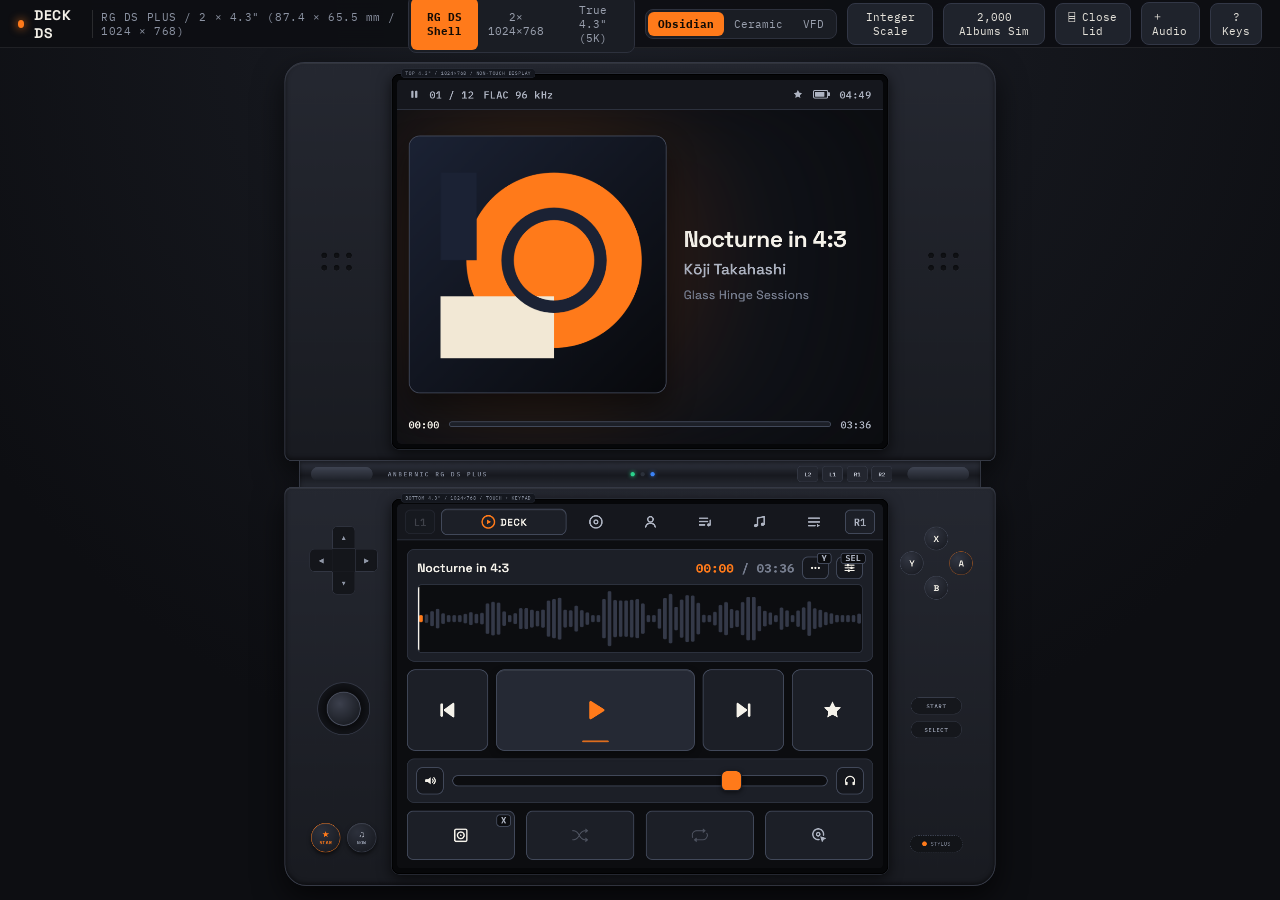
==== Design/index.html @ e939e629 "Initial commit: add DeckDS UI design prototype and README" ====
<!DOCTYPE html>
<html lang="en" data-theme="obsidian" data-view="clamshell">
<head>
  <meta charset="UTF-8" />
  <meta name="viewport" content="width=device-width, initial-scale=1.0" />
  <title>DECK DS — ANBERNIC RG DS Plus Dual 4.3" Music Player</title>
  <link rel="preconnect" href="https://fonts.googleapis.com" />
  <link rel="preconnect" href="https://fonts.gstatic.com" crossorigin />
  <link href="https://fonts.googleapis.com/css2?family=IBM+Plex+Mono:wght@500;600;700&family=Space+Grotesk:wght@500;600;700&display=swap" rel="stylesheet" />
  <link rel="stylesheet" href="styles.css" />
</head>
<body>
  <!-- Reusable Crisp SVG Icon Sprite -->
  <svg xmlns="http://www.w3.org/2000/svg" style="display:none" aria-hidden="true">
    <symbol id="ic-play" viewBox="0 0 24 24">
      <path d="M6.5 4.8v14.4c0 .9.95 1.45 1.72.98l11.4-7.2a1.15 1.15 0 0 0 0-1.96l-11.4-7.2A1.14 1.14 0 0 0 6.5 4.8Z" fill="currentColor"/>
    </symbol>
    <symbol id="ic-pause" viewBox="0 0 24 24">
      <rect x="5.5" y="4.5" width="4.8" height="15" rx="1.6" fill="currentColor"/>
      <rect x="13.7" y="4.5" width="4.8" height="15" rx="1.6" fill="currentColor"/>
    </symbol>
    <symbol id="ic-stop" viewBox="0 0 24 24">
      <rect x="5" y="5" width="14" height="14" rx="2" fill="currentColor"/>
    </symbol>
    <symbol id="ic-prev" viewBox="0 0 24 24">
      <rect x="4.5" y="5" width="2.8" height="14" rx="1.2" fill="currentColor"/>
      <path d="M19.2 5.4v13.2c0 .85-.92 1.38-1.66.94L8.6 12.94a1.1 1.1 0 0 1 0-1.88l8.94-6.6c.74-.44 1.66.09 1.66.94Z" fill="currentColor"/>
    </symbol>
    <symbol id="ic-next" viewBox="0 0 24 24">
      <rect x="16.7" y="5" width="2.8" height="14" rx="1.2" fill="currentColor"/>
      <path d="M4.8 5.4v13.2c0 .85.92 1.38 1.66.94l8.94-6.6a1.1 1.1 0 0 0 0-1.88L6.46 4.46c-.74-.44-1.66.09-1.66.94Z" fill="currentColor"/>
    </symbol>
    <symbol id="ic-star" viewBox="0 0 24 24">
      <path d="M12 3.2l2.62 5.31 5.86.85-4.24 4.13 1 5.83L12 16.56l-5.24 2.76 1-5.83-4.24-4.13 5.86-.85L12 3.2Z" fill="none" stroke="currentColor" stroke-width="2.2" stroke-linejoin="round"/>
    </symbol>
    <symbol id="ic-star-filled" viewBox="0 0 24 24">
      <path d="M12 2.8l2.76 5.6 6.18.9-4.47 4.35 1.06 6.15L12 16.9l-5.53 2.9 1.06-6.15L3.06 9.3l6.18-.9L12 2.8Z" fill="currentColor"/>
    </symbol>
    <symbol id="ic-nav-play" viewBox="0 0 24 24">
      <circle cx="12" cy="12" r="9.2" fill="none" stroke="currentColor" stroke-width="2.2"/>
      <path d="M10 8.5v7l6-3.5-6-3.5Z" fill="currentColor"/>
    </symbol>
    <symbol id="ic-nav-queue" viewBox="0 0 24 24">
      <path d="M4 6.5h16M4 12h16M4 17.5h9.5" stroke="currentColor" stroke-width="2.3" stroke-linecap="round"/>
      <path d="M16.5 15l4.2 2.5-4.2 2.5V15Z" fill="currentColor"/>
    </symbol>
    <symbol id="ic-settings" viewBox="0 0 24 24">
      <path d="M4 7h16M4 12h16M4 17h16" stroke="currentColor" stroke-width="2.2" stroke-linecap="round"/>
      <circle cx="9" cy="7" r="2.3" fill="currentColor"/>
      <circle cx="15.5" cy="12" r="2.3" fill="currentColor"/>
      <circle cx="10.5" cy="17" r="2.3" fill="currentColor"/>
    </symbol>
    <!-- Bootstrap Icons: bi:shuffle, bi:repeat, bi:repeat-1 -->
    <symbol id="ic-shuffle" viewBox="0 0 16 16">
      <g fill="currentColor">
        <path fill-rule="evenodd" d="M0 3.5A.5.5 0 0 1 .5 3H1c2.202 0 3.827 1.24 4.874 2.418c.49.552.865 1.102 1.126 1.532c.26-.43.636-.98 1.126-1.532C9.173 4.24 10.798 3 13 3v1c-1.798 0-3.173 1.01-4.126 2.082A9.6 9.6 0 0 0 7.556 8a9.6 9.6 0 0 0 1.317 1.918C9.828 10.99 11.204 12 13 12v1c-2.202 0-3.827-1.24-4.874-2.418A10.6 10.6 0 0 1 7 9.05c-.26.43-.636.98-1.126 1.532C4.827 11.76 3.202 13 1 13H.5a.5.5 0 0 1 0-1H1c1.798 0 3.173-1.01 4.126-2.082A9.6 9.6 0 0 0 6.444 8a9.6 9.6 0 0 0-1.317-1.918C4.172 5.01 2.796 4 1 4H.5a.5.5 0 0 1-.5-.5"/>
        <path d="M13 5.466V1.534a.25.25 0 0 1 .41-.192l2.36 1.966c.12.1.12.284 0 .384l-2.36 1.966a.25.25 0 0 1-.41-.192m0 9v-3.932a.25.25 0 0 1 .41-.192l2.36 1.966c.12.1.12.284 0 .384l-2.36 1.966a.25.25 0 0 1-.41-.192"/>
      </g>
    </symbol>
    <symbol id="ic-repeat" viewBox="0 0 16 16">
      <path fill="currentColor" d="M11 5.466V4H5a4 4 0 0 0-3.584 5.777a.5.5 0 1 1-.896.446A5 5 0 0 1 5 3h6V1.534a.25.25 0 0 1 .41-.192l2.36 1.966c.12.1.12.284 0 .384l-2.36 1.966a.25.25 0 0 1-.41-.192m3.81.086a.5.5 0 0 1 .67.225A5 5 0 0 1 11 13H5v1.466a.25.25 0 0 1-.41.192l-2.36-1.966a.25.25 0 0 1 0-.384l2.36-1.966a.25.25 0 0 1 .41.192V12h6a4 4 0 0 0 3.585-5.777a.5.5 0 0 1 .225-.67Z"/>
    </symbol>
    <symbol id="ic-repeat-one" viewBox="0 0 16 16">
      <g fill="currentColor">
        <path d="M11 4v1.466a.25.25 0 0 0 .41.192l2.36-1.966a.25.25 0 0 0 0-.384l-2.36-1.966a.25.25 0 0 0-.41.192V3H5a5 5 0 0 0-4.48 7.223a.5.5 0 0 0 .896-.446A4 4 0 0 1 5 4zm4.48 1.777a.5.5 0 0 0-.896.446A4 4 0 0 1 11 12H5.001v-1.466a.25.25 0 0 0-.41-.192l-2.36 1.966a.25.25 0 0 0 0 .384l2.36 1.966a.25.25 0 0 0 .41-.192V13h6a5 5 0 0 0 4.48-7.223Z"/>
        <path d="M9 5.5a.5.5 0 0 0-.854-.354l-1.75 1.75a.5.5 0 1 0 .708.708L8 6.707V10.5a.5.5 0 0 0 1 0z"/>
      </g>
    </symbol>
    <symbol id="ic-album" viewBox="0 0 24 24">
      <circle cx="12" cy="12" r="9" fill="none" stroke="currentColor" stroke-width="2.2"/>
      <circle cx="12" cy="12" r="2.8" fill="none" stroke="currentColor" stroke-width="2.2"/>
    </symbol>
    <symbol id="ic-goto-album" viewBox="0 0 24 24">
      <path d="M11.6 18.4A8 8 0 1 1 18.4 11.6" fill="none" stroke="currentColor" stroke-width="2.1" stroke-linecap="round"/>
      <circle cx="10.5" cy="10.5" r="2.5" fill="none" stroke="currentColor" stroke-width="2.1"/>
      <path d="M14.2 14.2l2.3 7.1 1.6-3.2 3.2-1.6-7.1-2.3Z" fill="currentColor" stroke="currentColor" stroke-width="1.3" stroke-linejoin="round"/>
    </symbol>
    <symbol id="ic-artist" viewBox="0 0 24 24">
      <circle cx="12" cy="8.2" r="4" fill="none" stroke="currentColor" stroke-width="2.2"/>
      <path d="M4.8 19.6c.7-3.6 3.5-5.6 7.2-5.6s6.5 2 7.2 5.6" fill="none" stroke="currentColor" stroke-width="2.2" stroke-linecap="round"/>
    </symbol>
    <symbol id="ic-tracks" viewBox="0 0 24 24">
      <path d="M9 17.5a2.5 2.5 0 1 1-2.5-2.5A2.5 2.5 0 0 1 9 17.5Zm10-2a2.5 2.5 0 1 1-2.5-2.5 2.5 2.5 0 0 1 2.5 2.5Z" fill="currentColor"/>
      <path d="M9 17.5V6.2l10-2v11.3" fill="none" stroke="currentColor" stroke-width="2.2" stroke-linecap="round" stroke-linejoin="round"/>
    </symbol>
    <symbol id="ic-playlists" viewBox="0 0 24 24">
      <path d="M4 6.5h12M4 11.5h12M4 16.5h7.5" stroke="currentColor" stroke-width="2.2" stroke-linecap="round"/>
      <circle cx="17.5" cy="16.5" r="2.3" fill="currentColor"/>
      <path d="M19.8 16.5V9.5" stroke="currentColor" stroke-width="2.2" stroke-linecap="round"/>
    </symbol>
    <!-- Iconify Stage Icons: lucide:disc-album (CD Case), carbon:meter (VU Meter), foundation:graph-bar (Spectrum) -->
    <symbol id="ic-stage-cover" viewBox="0 0 24 24">
      <rect width="18" height="18" x="3" y="3" rx="2" fill="none" stroke="currentColor" stroke-width="2.1" stroke-linecap="round" stroke-linejoin="round"/>
      <circle cx="12" cy="12" r="5" fill="none" stroke="currentColor" stroke-width="2.1"/>
      <circle cx="12" cy="12" r="1.2" fill="currentColor"/>
    </symbol>
    <symbol id="ic-stage-vu" viewBox="0 0 32 32">
      <path fill="currentColor" d="M26 16a9.9 9.9 0 0 0-1.14-4.618l-1.495 1.496A7.95 7.95 0 0 1 24 16Zm-2.586-6L22 8.586L17.285 13.3A3 3 0 0 0 16 13a3 3 0 1 0 3 3a3 3 0 0 0-.3-1.285ZM16 17a1 1 0 1 1 1-1a1 1 0 0 1-1 1m0-9a8 8 0 0 1 3.122.635l1.496-1.496A9.986 9.986 0 0 0 6 16h2a8.01 8.01 0 0 1 8-8"/>
      <path fill="currentColor" d="M16 30a14 14 0 1 1 14-14a14.016 14.016 0 0 1-14 14m0-26a12 12 0 1 0 12 12A12.014 12.014 0 0 0 16 4"/>
    </symbol>
    <symbol id="ic-stage-spectrum" viewBox="0 0 100 100">
      <path fill="currentColor" d="M46.05 60.163H31.923c-.836 0-1.513.677-1.513 1.513V83.61c0 .836.677 1.513 1.513 1.513H46.05c.836 0 1.512-.677 1.512-1.513V61.675c0-.836-.677-1.512-1.512-1.512m22.027-45.285H53.95c-.836 0-1.513.677-1.513 1.513v67.218c0 .836.677 1.513 1.513 1.513h14.127c.836 0 1.513-.677 1.513-1.513V16.391c0-.836-.677-1.513-1.513-1.513m22.14 20.421H76.09c-.836 0-1.513.677-1.513 1.513v46.797c0 .836.677 1.513 1.513 1.513h14.126c.836 0 1.513-.677 1.513-1.513V36.812c0-.835-.677-1.513-1.512-1.513m-66.307 0H9.783c-.836 0-1.513.677-1.513 1.513v46.797c0 .836.677 1.513 1.513 1.513H23.91c.836 0 1.513-.677 1.513-1.513V36.812c0-.835-.677-1.513-1.513-1.513"/>
    </symbol>
    <symbol id="ic-playlist-add" viewBox="0 0 24 24">
      <path d="M3.5 7h12M3.5 12h12M3.5 17h7.5M17.5 14v6M14.5 17h6" stroke="currentColor" stroke-width="2.3" stroke-linecap="round"/>
    </symbol>
    <symbol id="ic-queue-add" viewBox="0 0 24 24">
      <path d="M4 6.5h15M4 11.5h10M4 16.5h8M17.5 13v7M14 16.5h7" stroke="currentColor" stroke-width="2.2" stroke-linecap="round"/>
    </symbol>
    <!-- Play Next icon: crisp bar on top of upward arrow -->
    <symbol id="ic-play-next" viewBox="0 0 24 24">
      <path d="M5 5.5h14" stroke="currentColor" stroke-width="2.5" stroke-linecap="round"/>
      <path d="M12 19.5V9.8m0 0-4.5 4.5M12 9.8l4.5 4.5" fill="none" stroke="currentColor" stroke-width="2.4" stroke-linecap="round" stroke-linejoin="round"/>
    </symbol>
    <symbol id="ic-more" viewBox="0 0 24 24">
      <circle cx="6" cy="12" r="2" fill="currentColor"/>
      <circle cx="12" cy="12" r="2" fill="currentColor"/>
      <circle cx="18" cy="12" r="2" fill="currentColor"/>
    </symbol>
    <symbol id="ic-back" viewBox="0 0 24 24">
      <path d="M15 5.5L8.5 12l6.5 6.5" fill="none" stroke="currentColor" stroke-width="2.4" stroke-linecap="round" stroke-linejoin="round"/>
    </symbol>
    <symbol id="ic-trash" viewBox="0 0 24 24">
      <path d="M4.5 7h15M9.5 7V4.8h5V7M7.5 7l.8 12.2h7.4L16.5 7" fill="none" stroke="currentColor" stroke-width="2.1" stroke-linecap="round" stroke-linejoin="round"/>
    </symbol>
    <symbol id="ic-sort" viewBox="0 0 24 24">
      <path d="M4 7h11M4 12h8M4 17h5M17.5 6v12m0 0-3-3m3 3 3-3" fill="none" stroke="currentColor" stroke-width="2.2" stroke-linecap="round" stroke-linejoin="round"/>
    </symbol>
    <symbol id="ic-headphones" viewBox="0 0 24 24">
      <path d="M4 14v-2a8 8 0 0 1 16 0v2" fill="none" stroke="currentColor" stroke-width="2.2" stroke-linecap="round"/>
      <rect x="3.5" y="13.5" width="4" height="6.5" rx="1.6" fill="currentColor"/>
      <rect x="16.5" y="13.5" width="4" height="6.5" rx="1.6" fill="currentColor"/>
    </symbol>
    <symbol id="ic-speaker" viewBox="0 0 24 24">
      <path d="M4.5 9.5h3.8l5-4v13l-5-4H4.5a1 1 0 0 1-1-1v-3a1 1 0 0 1 1-1Z" fill="currentColor"/>
      <path d="M16.5 9a4.2 4.2 0 0 1 0 6M19 6.5a7.5 7.5 0 0 1 0 11" fill="none" stroke="currentColor" stroke-width="2.1" stroke-linecap="round"/>
    </symbol>
    <symbol id="ic-speaker-mute" viewBox="0 0 24 24">
      <path d="M4.5 9.5h3.8l5-4v13l-5-4H4.5a1 1 0 0 1-1-1v-3a1 1 0 0 1 1-1Z" fill="currentColor"/>
      <path d="M16.2 9.2l5 5.6M21.2 9.2l-5 5.6" fill="none" stroke="currentColor" stroke-width="2.2" stroke-linecap="round"/>
    </symbol>
    <symbol id="ic-bluetooth" viewBox="0 0 24 24">
      <path d="M7.5 7.5l9 9-4.5 4V3.5l4.5 4-9 9" fill="none" stroke="currentColor" stroke-width="2.2" stroke-linecap="round" stroke-linejoin="round"/>
    </symbol>
    <symbol id="ic-info" viewBox="0 0 24 24">
      <circle cx="12" cy="12" r="9.2" fill="none" stroke="currentColor" stroke-width="2.2"/>
      <path d="M12 11v5.5" stroke="currentColor" stroke-width="2.3" stroke-linecap="round"/>
      <circle cx="12" cy="7.5" r="1.4" fill="currentColor"/>
    </symbol>
    <symbol id="ic-view-grid" viewBox="0 0 24 24">
      <rect x="4" y="4" width="6.8" height="6.8" rx="1.6" fill="none" stroke="currentColor" stroke-width="2.1"/>
      <rect x="13.2" y="4" width="6.8" height="6.8" rx="1.6" fill="none" stroke="currentColor" stroke-width="2.1"/>
      <rect x="4" y="13.2" width="6.8" height="6.8" rx="1.6" fill="none" stroke="currentColor" stroke-width="2.1"/>
      <rect x="13.2" y="13.2" width="6.8" height="6.8" rx="1.6" fill="none" stroke="currentColor" stroke-width="2.1"/>
    </symbol>
    <symbol id="ic-view-list" viewBox="0 0 24 24">
      <rect x="4" y="5" width="3.5" height="3.5" rx="0.9" fill="currentColor"/>
      <path d="M10.2 6.75h9.8" stroke="currentColor" stroke-width="2.2" stroke-linecap="round"/>
      <rect x="4" y="10.25" width="3.5" height="3.5" rx="0.9" fill="currentColor"/>
      <path d="M10.2 12h9.8" stroke="currentColor" stroke-width="2.2" stroke-linecap="round"/>
      <rect x="4" y="15.5" width="3.5" height="3.5" rx="0.9" fill="currentColor"/>
      <path d="M10.2 17.25h9.8" stroke="currentColor" stroke-width="2.2" stroke-linecap="round"/>
    </symbol>
  </svg>

  <!-- Studio Presentation Header -->
  <header class="studio-bar">
    <div class="studio-brand">
      <span class="studio-led"></span>
      <strong>DECK DS</strong>
      <span class="studio-spec">RG DS PLUS / 2 × 4.3" (87.4 × 65.5 mm / 1024 × 768)</span>
    </div>

    <div class="studio-controls">
      <div class="pill-group" role="group" aria-label="View Mode">
        <button class="pill-btn active" data-set-view="clamshell">RG DS Shell</button>
        <button class="pill-btn" data-set-view="screens">2× 1024×768</button>
        <button class="pill-btn" data-set-view="physical" title="Calibrated 1:1 physical 4.3 inch size for Apple Studio Display 27&quot; 5K (109 CSS PPI → 375×281 CSS px)">True 4.3" (5K)</button>
      </div>

      <div class="pill-group" role="group" aria-label="Theme">
        <button class="pill-btn active" data-set-theme="obsidian">Obsidian</button>
        <button class="pill-btn" data-set-theme="ceramic">Ceramic</button>
        <button class="pill-btn" data-set-theme="vfd">VFD</button>
      </div>

      <button class="action-pill" id="btnIntegerScale" title="Lock preview to exact physical pixel integer scale (zero sub-pixel resampling blur)">Integer Scale</button>
      <button class="action-pill" id="btnToggle2k" title="Switch between 100 Albums default and 2,000 Albums stress test">2,000 Albums Sim</button>
      <button class="action-pill" id="btnLidToggle" title="Simulate Hall Switch Lid Close (L)">⌸ Close Lid</button>
      <label class="action-pill upload-pill" title="Load local FLAC/MP3/WAV files">
        ＋ Audio
        <input type="file" id="audioFileInput" accept="audio/*" multiple hidden />
      </label>
      <button class="action-pill" id="btnHelpToggle" title="Keyboard & Control Map">? Keys</button>
    </div>
  </header>

  <!-- Main Stage Container -->
  <main class="workspace-stage" id="workspaceStage">
    <div class="physical-ruler-note" id="physicalRulerNote">
      APPLE STUDIO DISPLAY 27" 5K (109 CSS PPI) — EACH 4.3" SCREEN = 375 × 281 CSS px (EXACT 87.4 × 65.5 mm)
    </div>

    <div class="device-scaler" id="deviceScaler">
      <!-- ANBERNIC RG DS PLUS HARDWARE SHELL -->
      <div class="rgds-device" id="rgdsDevice">

        <!-- TOP CLAMSHELL HALF -->
        <section class="rgds-top-lid">
          <div class="lid-speaker left" aria-hidden="true">
            <span></span><span></span><span></span><span></span><span></span><span></span>
          </div>

          <div class="screen-housing top-housing">
            <div class="screen-badge">TOP 4.3" / 1024×768 / NON-TOUCH DISPLAY</div>
            <div class="ds-screen non-touch-screen" id="slotTop" data-slot="top"></div>
          </div>

          <div class="lid-speaker right" aria-hidden="true">
            <span></span><span></span><span></span><span></span><span></span><span></span>
          </div>
        </section>

        <!-- DUAL-ALLOY STEPLESS HINGE -->
        <div class="rgds-hinge">
          <div class="hinge-barrel left"></div>
          <div class="hinge-center">
            <span class="hinge-brand">ANBERNIC RG DS PLUS</span>
            <div class="hinge-leds">
              <span class="led-dot power" title="Power On"></span>
              <span class="led-dot audio" id="hingeAudioLed" title="Audio Active"></span>
              <span class="led-dot bt" id="hingeOutputLed" title="Output Status"></span>
            </div>
            <div class="shoulder-triggers">
              <button class="hw-shoulder" data-hw="L2" title="L2: Previous Track (1)">L2</button>
              <button class="hw-shoulder" data-hw="L1" title="L1: Previous Tab — Stops at Deck (Q)">L1</button>
              <button class="hw-shoulder" data-hw="R1" title="R1: Next Tab — Stops at Queue (E)">R1</button>
              <button class="hw-shoulder" data-hw="R2" title="R2: Next Track (2)">R2</button>
            </div>
          </div>
          <div class="hinge-barrel right"></div>
        </div>

        <!-- BOTTOM CLAMSHELL DECK (FAITHFUL RG DS PLUS BUTTON LAYOUT) -->
        <section class="rgds-bottom-deck">
          <!-- LEFT WING: D-PAD + SINGLE ANALOG STICK + TWO BOTTOM-LEFT AUX BUTTONS -->
          <div class="controls-wing left-wing">
            <div class="dpad" aria-label="D-Pad">
              <button class="dpad-btn up" data-hw="UP" title="D-Pad Up">▲</button>
              <button class="dpad-btn left" data-hw="LEFT" title="D-Pad Left">◀</button>
              <div class="dpad-center"></div>
              <button class="dpad-btn right" data-hw="RIGHT" title="D-Pad Right">▶</button>
              <button class="dpad-btn down" data-hw="DOWN" title="D-Pad Down">▼</button>
            </div>

            <div class="analog-stick-well" id="analogStickWell" title="Single Analog Stick (Drag to Scrub)">
              <div class="analog-stick-cap" id="analogStickCap"></div>
            </div>

            <div class="aux-btn-pair" aria-label="Left Bottom Function Buttons">
              <button class="hw-aux-btn" data-hw="AUX1" id="hwBtnAux1" title="Left Aux 1 (D): Star / Unstar Current Track">
                <span class="aux-glyph" id="hwAuxStarGlyph">☆</span>
                <span class="aux-lbl">STAR</span>
              </button>
              <button class="hw-aux-btn" data-hw="AUX2" id="hwBtnAux2" title="Left Aux 2 (H): Smart Jump (Deck ↔ Current Album)">
                <span class="aux-glyph">♫</span>
                <span class="aux-lbl">NOW</span>
              </button>
            </div>
          </div>

          <!-- CENTER LOWER TOUCH/STYLUS SCREEN -->
          <div class="screen-housing bottom-housing">
            <div class="screen-badge">BOTTOM 4.3" / 1024×768 / TOUCH + KEYPAD</div>
            <div class="ds-screen" id="slotBottom" data-slot="bottom"></div>
          </div>

          <!-- RIGHT WING: ABXY + START & SELECT BOTH ON RIGHT + STYLUS -->
          <div class="controls-wing right-wing">
            <div class="abxy-cluster" aria-label="ABXY Face Buttons">
              <button class="face-btn btn-x" data-hw="X" title="X: Cycle Top Stage (C)">X</button>
              <button class="face-btn btn-y" data-hw="Y" title="Y: Open Context Menu (V)">Y</button>
              <button class="face-btn btn-a" data-hw="A" title="A: Confirm / Activate Focused Control (Z / Enter)">A</button>
              <button class="face-btn btn-b" data-hw="B" title="B: Back / Close Sheet (X / Backspace)">B</button>
            </div>

            <div class="start-select-stack">
              <button class="hw-pill-btn start-btn" data-hw="START" title="Start: Global Play / Pause (Space)">START</button>
              <button class="hw-pill-btn" data-hw="SELECT" title="Select: Sort Order / Settings (Tab)">SELECT</button>
            </div>

            <div class="stylus-slot" title="Flush Capacitive Stylus">
              <span class="stylus-tip"></span>
              <span class="stylus-label">STYLUS</span>
            </div>
          </div>
        </section>

        <!-- CLOSED LID OVERLAY -->
        <div class="pocket-lid-overlay" id="pocketLidOverlay" aria-hidden="true">
          <div class="pocket-shell-card">
            <div class="pocket-top-strip">
              <span class="pocket-hall-badge">HALL SENSOR / DISPLAYS OFF</span>
              <span class="pocket-battery">4000mAh / ~22h AUDIO</span>
            </div>
            <div class="pocket-emblem">
              <div class="pocket-ring"></div>
              <div class="pocket-brand">ANBERNIC</div>
              <div class="pocket-sub">RG DS PLUS — POCKET DAP MODE</div>
            </div>
            <div class="pocket-now-playing">
              <div class="pocket-track" id="pocketTrackTitle">—</div>
              <div class="pocket-meta" id="pocketTrackMeta">—</div>
              <div class="pocket-controls">
                <button class="pocket-hw-btn" data-hw="L2">L2 PREV</button>
                <button class="pocket-hw-btn primary" data-hw="START" id="pocketPlayBtn">▶ PLAY</button>
                <button class="pocket-hw-btn" data-hw="R2">R2 NEXT</button>
              </div>
            </div>
            <button class="pocket-open-btn" id="btnOpenLid">OPEN CLAMSHELL (L)</button>
          </div>
        </div>

      </div>
    </div>
  </main>

  <!-- Toast Feedback -->
  <div class="haptic-toast" id="hapticToast" aria-live="polite"></div>

  <!-- Keyboard / Hardware Legend Modal -->
  <div class="help-modal" id="helpModal" hidden>
    <div class="help-card">
      <div class="help-header">
        <h2>RG DS Plus Keypad &amp; Keyboard Map (100% Keypad Operable)</h2>
        <button class="help-close" id="btnHelpClose">✕</button>
      </div>
      <div class="help-grid">
        <div><kbd>↑ ↓ ← →</kbd> / <strong>D-Pad</strong></div><div>Move focus cursor everywhere (Play controls, Grids, Lists, Settings, Sheets)</div>
        <div><kbd>Z</kbd> / <kbd>Enter</kbd> / <strong>A</strong></div><div>Activate focused button / Play song / Open album</div>
        <div><kbd>X</kbd> / <kbd>Backspace</kbd> / <strong>B</strong></div><div>Back from Detail / Settings / Close Sheet</div>
        <div><kbd>V</kbd> / <strong>Y</strong></div><div>Evoke Context Menu (⋯) for focused or playing track</div>
        <div><kbd>C</kbd> / <strong>X</strong></div><div>Cycle Top Screen Stage (Cover → VU → Spectrum)</div>
        <div><kbd>Q</kbd> / <kbd>E</kbd> / <strong>L1 / R1</strong></div><div>Switch Top Tab (Bounded: stops at Deck ← → Queue)</div>
        <div><kbd>1</kbd> / <kbd>2</kbd> / <strong>L2 / R2</strong></div><div>Previous / Next Track globally</div>
        <div><kbd>Space</kbd> / <strong>START</strong></div><div>Global Play / Pause</div>
        <div><kbd>Tab</kbd> / <strong>SELECT</strong></div><div>Sort Order (Albums / Artists / Songs), New Playlist, or Settings (on Deck)</div>
        <div><kbd>D</kbd> / <strong>Left Aux 1 (STAR)</strong></div><div>Star / Unstar Current Track globally</div>
        <div><kbd>H</kbd> / <strong>Left Aux 2 (NOW)</strong></div><div>Smart Jump (Deck ↔ Current Track's Album)</div>
        <div><kbd>L</kbd> / <strong>Lid</strong></div><div>Simulate Hall Sensor Pocket Audio Mode</div>
      </div>
    </div>
  </div>

  <!-- ======================================================================
       TOP SCREEN TEMPLATE (1024×768 — NON-TOUCH STAGE)
       ====================================================================== -->
  <template id="tplStageScreen">
    <div class="ui-root stage-ui">
      <header class="top-status-bar">
        <div class="status-left">
          <span class="status-play-state" id="topPlayState" aria-label="Paused">
            <svg class="ic-24"><use id="topPlaySvgUse" href="#ic-pause"/></svg>
          </span>
          <span class="status-queue-pos" id="topQueuePos">01 / 12</span>
          <span class="codec-pill" id="topCodecBadge">FLAC 96kHz</span>
        </div>
        <div class="status-right">
          <span class="status-star" id="topStarIcon" aria-label="Starred" hidden>
            <svg class="ic-24"><use href="#ic-star-filled"/></svg>
          </span>
          <span class="status-bat" aria-label="Battery"><span class="bat-icon"><i></i></span></span>
          <span class="status-clock" id="topClock">21:26</span>
        </div>
      </header>

      <div class="stage-viewport" data-active-stage="cover">
        <!-- MODE 1: GALLERY COVER SHOWCASE (UNOBSTRUCTED ARTWORK) -->
        <section class="stage-panel active" data-stage="cover">
          <div class="cover-ambient-glow" id="coverAmbientGlow"></div>
          <div class="cover-layout">
            <div class="cover-hero-row">
              <div class="album-frame">
                <canvas id="albumArtCanvas" width="560" height="560"></canvas>
              </div>

              <div class="cover-meta-stack">
                <h1 class="cover-title" id="coverTitle">Nocturne in 4:3</h1>
                <div class="cover-artist" id="coverArtist">Kōji Takahashi</div>
                <div class="cover-album" id="coverAlbum">Glass Hinge Sessions</div>
              </div>
            </div>
          </div>
        </section>

        <!-- MODE 2: GIANT BACKLIT ANALOG VU -->
        <section class="stage-panel" data-stage="vu">
          <div class="vu-layout">
            <canvas id="vuMeterCanvas" width="976" height="540"></canvas>
          </div>
        </section>

        <!-- MODE 3: 28-BAND BOLD SPECTRUM + OSCILLOSCOPE -->
        <section class="stage-panel" data-stage="spectrum">
          <div class="spectrum-layout">
            <canvas id="spectrumCanvas" width="1024" height="704"></canvas>
          </div>
        </section>

        <!-- UNIFIED FRAMELESS PROGRESS & TITLE DOCK (PIXEL-LOCKED ACROSS ALL 3 STAGES) -->
        <div class="stage-now-dock">
          <div class="stage-now-title" id="stageNowTitle">Nocturne in 4:3</div>
          <div class="cover-progress-block">
            <span class="cover-time" id="stageTimeCur">00:00</span>
            <div class="cover-progress-track">
              <div class="cover-progress-fill" id="stageProgressFill"></div>
            </div>
            <span class="cover-time" id="stageTimeTot">03:36</span>
          </div>
        </div>
      </div>
    </div>
  </template>

  <!-- ======================================================================
       BOTTOM SCREEN TEMPLATE (1024×768 — OPTION 1 BOUNDED BAR + FULL KEYPAD)
       ====================================================================== -->
  <template id="tplConsoleScreen">
    <div class="ui-root console-ui">
      <!-- 76px Bounded 6-Tab Expanding Nav Bar (Left = DECK, Right = QUEUE; Settings lives on DECK!) -->
      <nav class="deck-nav-bar" aria-label="Primary Tabs">
        <button class="nav-shoulder-hint" id="navBtnL1" data-hw="L1">L1</button>
        <div class="deck-tabs">
          <button class="deck-tab active" data-deck="play" title="Deck">
            <svg class="nav-ic"><use href="#ic-nav-play"/></svg>
            <span class="deck-tab-label">DECK</span>
          </button>
          <button class="deck-tab" data-deck="albums" title="Albums">
            <svg class="nav-ic"><use href="#ic-album"/></svg>
            <span class="deck-tab-label">ALBUMS</span>
          </button>
          <button class="deck-tab" data-deck="artists" title="Artists">
            <svg class="nav-ic"><use href="#ic-artist"/></svg>
            <span class="deck-tab-label">ARTISTS</span>
          </button>
          <button class="deck-tab" data-deck="playlists" title="Playlists">
            <svg class="nav-ic"><use href="#ic-playlists"/></svg>
            <span class="deck-tab-label">PLAYLISTS</span>
          </button>
          <button class="deck-tab" data-deck="tracks" title="Songs">
            <svg class="nav-ic"><use href="#ic-tracks"/></svg>
            <span class="deck-tab-label">SONGS</span>
          </button>
          <button class="deck-tab" data-deck="queue" title="Up Next Queue">
            <svg class="nav-ic"><use href="#ic-nav-queue"/></svg>
            <span class="deck-tab-label">QUEUE</span>
          </button>
        </div>
        <button class="nav-shoulder-hint" id="navBtnR1" data-hw="R1">R1</button>
      </nav>

      <!-- Active Viewport -->
      <div class="deck-viewport">

        <!-- TAB 01: PLAY (FULL 692px HEIGHT, INLINE KEYCAP BADGES, FOLDED OUTPUT MENU) -->
        <section class="deck-panel active" data-deck="play">
          <div class="module-card waveform-module" id="playRowWaveform">
            <div class="waveform-header">
              <span class="wf-title" id="wfTrackTitle">Nocturne in 4:3</span>
              <div class="wf-header-right">
                <div class="wf-timecodes">
                  <span class="time-current" id="timeCurrent">00:00</span>
                  <span class="time-slash">/</span>
                  <span class="time-total" id="timeTotal">03:36</span>
                </div>
                <button class="wf-icon-btn has-keycap" id="btnNowContext" data-pf="0,0" title="Track Context Menu (Y)" aria-label="Track Context Menu">
                  <svg class="ic-28"><use href="#ic-more"/></svg>
                  <span class="btn-keycap">Y</span>
                </button>
                <button class="wf-icon-btn has-keycap" id="btnOpenSettings" data-pf="0,1" title="Settings (SELECT)" aria-label="Settings">
                  <svg class="ic-28"><use href="#ic-settings"/></svg>
                  <span class="btn-keycap">SEL</span>
                </button>
              </div>
            </div>
            <div class="waveform-canvas-wrap" id="waveformWrap" data-pf="1,0">
              <canvas id="waveformCanvas" width="940" height="148"></canvas>
            </div>
          </div>

          <!-- Icon-Only Hero Transport Keys -->
          <div class="transport-row">
            <button class="tactile-btn" id="btnPrev" data-pf="2,0" title="Previous Track" aria-label="Previous">
              <svg class="transport-ic"><use href="#ic-prev"/></svg>
            </button>
            <button class="tactile-btn hero-play" id="btnPlayPause" data-pf="2,1" title="Play / Pause" aria-label="Play or Pause">
              <svg class="transport-ic hero-ic"><use id="playPauseSvgUse" href="#ic-play"/></svg>
            </button>
            <button class="tactile-btn" id="btnNext" data-pf="2,2" title="Next Track" aria-label="Next">
              <svg class="transport-ic"><use href="#ic-next"/></svg>
            </button>
            <button class="tactile-btn star-btn" id="btnStar" data-pf="2,3" title="Star / Unstar" aria-label="Star">
              <svg class="transport-ic"><use id="starSvgUse" href="#ic-star"/></svg>
            </button>
          </div>

          <!-- Single-Line Volume Bar: Mute Button | Slider (+ Adjust Pop-Up) | Output Device Select -->
          <div class="module-card vol-card" id="volCard">
            <button class="vol-mute-btn" id="btnMuteToggle" title="Mute / Unmute" aria-label="Mute or Unmute">
              <svg class="ic-28"><use id="muteBtnIcon" href="#ic-speaker"/></svg>
            </button>
            <div class="vol-slider-wrap">
              <input type="range" id="volumeSlider" min="0" max="100" value="76" class="studio-slider vol-inline-slider" aria-label="Volume" />
              <div class="vol-popup" id="volPopup" aria-live="polite">76</div>
            </div>
            <button class="output-menu-btn" id="btnOpenOutputSheet" title="Select Audio Output Device" aria-label="Select Audio Output Device">
              <svg class="ic-28"><use id="outputBtnIcon" href="#ic-headphones"/></svg>
            </button>
          </div>

          <!-- 4 Quick Pads (X badge on Stage pad) -->
          <div class="quick-pad-row">
            <button class="quick-pad has-keycap" id="btnCycleStage" data-pf="4,0" title="Cycle Top Stage (X)" aria-label="Cycle Top Stage">
              <svg class="pad-ic-lg"><use id="stageSvgUse" href="#ic-stage-cover"/></svg>
              <span class="btn-keycap">X</span>
            </button>
            <button class="quick-pad icon-only-pad" id="btnShuffle" data-pf="4,1" title="Toggle Shuffle" aria-label="Shuffle">
              <svg class="pad-ic-lg"><use href="#ic-shuffle"/></svg>
            </button>
            <button class="quick-pad icon-only-pad active" id="btnRepeat" data-pf="4,2" title="Cycle Repeat" aria-label="Repeat">
              <svg class="pad-ic-lg"><use id="repeatSvgUse" href="#ic-repeat"/></svg>
            </button>
            <button class="quick-pad icon-only-pad" id="btnGoToCurrentAlbum" data-pf="4,3" title="Go to Current Album" aria-label="Go to Current Album">
              <svg class="pad-ic-lg"><use href="#ic-goto-album"/></svg>
            </button>
          </div>
        </section>

        <!-- SHARED CATALOG BROWSER PANEL (DRIVES ALBUMS / ARTISTS / PLAYLISTS / SONGS + DETAIL DRILL-DOWN) -->
        <section class="deck-panel" data-deck="catalog" id="catalogPanel">
          <!-- -1 Pull/Press-Up Utility Bar (Count + Play/Shuffle + Album View Toggle + Order Button) -->
          <div class="minus-one-bar" id="libCategoryBar">
            <span class="cat-header-count" id="catHeaderCount">100</span>
            <div class="cat-play-actions" id="catPlayActions" hidden>
              <button class="cat-act-btn" id="btnCatShufflePlay" title="Shuffle Play" aria-label="Shuffle Play">
                <svg class="ic-24"><use href="#ic-shuffle"/></svg>
                <span>Shuffle</span>
              </button>
              <button class="cat-act-btn primary" id="btnCatPlayAll" title="Play" aria-label="Play">
                <svg class="ic-24"><use href="#ic-play"/></svg>
                <span>Play</span>
              </button>
            </div>
            <div class="album-view-toggle" id="albumViewToggle" hidden role="group" aria-label="Albums View Mode">
              <button class="view-mode-btn active" id="btnAlbumViewGrid" data-album-view="grid" title="Grid View" aria-label="Grid View">
                <svg class="ic-24"><use href="#ic-view-grid"/></svg>
              </button>
              <button class="view-mode-btn" id="btnAlbumViewList" data-album-view="list" title="List View" aria-label="List View">
                <svg class="ic-24"><use href="#ic-view-list"/></svg>
              </button>
            </div>
            <div class="sort-controls" id="catSortControls">
              <button class="sort-pill-btn" id="btnOpenSortSheet" title="Order By (SELECT)">
                <svg class="ic-22"><use href="#ic-sort"/></svg>
                <span id="sortFieldLabel">Added Time ↓</span>
              </button>
            </div>
            <button class="detail-act-btn primary" id="btnCatNewPlaylist" hidden>＋ New Playlist</button>
          </div>

          <!-- Single-Row Detail Header (Album Detail / Artist Detail / Playlist Detail) -->
          <div class="detail-header-bar" id="libDetailBar" hidden>
            <button class="detail-back-btn" id="btnDetailBack" title="Back (B)" aria-label="Back">
              <svg class="ic-28"><use href="#ic-back"/></svg>
            </button>
            <canvas id="detailArtCanvas" width="84" height="84" class="detail-art"></canvas>
            <div class="detail-meta">
              <div class="detail-title" id="detailTitle">Album Title</div>
              <div class="detail-sub" id="detailSub">Artist (2026) — 3 tracks</div>
            </div>
            <div class="detail-actions">
              <button class="detail-act-btn" id="btnDetailShufflePlay" title="Shuffle Play" aria-label="Shuffle Play">
                <svg class="ic-28"><use href="#ic-shuffle"/></svg>
                <span>Shuffle</span>
              </button>
              <button class="detail-act-btn primary" id="btnDetailPlayAll" title="Play" aria-label="Play">
                <svg class="ic-28"><use href="#ic-play"/></svg>
                <span>Play</span>
              </button>
              <button class="detail-act-btn" id="btnDetailQueueAll" title="Add to Queue" aria-label="Add to Queue">
                <svg class="ic-28"><use href="#ic-queue-add"/></svg>
                <span>Queue</span>
              </button>
            </div>
          </div>

          <div class="lib-content-wrap" id="libContentWrap">
            <div class="lib-items" id="libItems"></div>
            <div class="smart-scrubber" id="smartScrubber" hidden title="Drag finger or stylus to jump">
              <div class="scrubber-ticks" id="scrubberTicks"></div>
              <div class="scrubber-thumb" id="scrubberThumb"></div>
            </div>
            <div class="scrubber-popup" id="scrubberPopup" hidden>
              <div class="popup-hero" id="scrubberPopupHero">100</div>
              <div class="popup-sub" id="scrubberPopupSub">Preview</div>
            </div>
          </div>
        </section>

        <!-- TAB 06: QUEUE (FULL-HEIGHT UP NEXT — NO REDUNDANT HEADER/COUNT/RUNTIME) -->
        <section class="deck-panel" data-deck="queue">
          <div class="queue-scroll" id="queueList"></div>
        </section>

        <!-- SETTINGS VIEW (OPENED FROM PLAY DECK ⚙ BUTTON; B RETURNS TO PLAY) -->
        <section class="deck-panel" data-deck="settings" id="settingsPanel">
          <div class="category-header-bar">
            <button class="detail-back-btn" id="btnSettingsBack" title="Back to Deck (B)" aria-label="Back">
              <svg class="ic-28"><use href="#ic-back"/></svg>
            </button>
            <div class="cat-header-title">Deck Settings</div>
            <span class="cat-header-count">RG DS+</span>
          </div>

          <!-- Notched Screen Brightness Slider -->
          <div class="module-card brightness-card" data-sf="0">
            <div class="brightness-head">
              <label>SCREEN BRIGHTNESS</label>
              <span class="mono-accent brightness-val" id="brightnessVal">100%</span>
            </div>
            <div class="notched-slider-wrap">
              <input type="range" id="brightnessSlider" min="0" max="6" step="1" value="6" class="studio-slider notched-slider" />
              <div class="slider-notches" aria-hidden="true">
                <span></span><span></span><span></span><span></span><span></span><span></span><span></span>
              </div>
              <div class="slider-notch-labels">
                <span>15%</span><span>30%</span><span>45%</span><span>60%</span><span>75%</span><span>90%</span><span>100%</span>
              </div>
            </div>
          </div>

          <div class="settings-grid compact-settings-grid">
            <div class="module-card setting-card span-2" data-sf="1">
              <label>VISUAL THEME</label>
              <div class="seg-control">
                <button class="seg-btn active" data-set-theme="obsidian">Obsidian</button>
                <button class="seg-btn" data-set-theme="ceramic">Ceramic</button>
                <button class="seg-btn" data-set-theme="vfd">VFD</button>
              </div>
            </div>

            <div class="module-card setting-card" data-sf="2">
              <label>LID CLOSE (HALL)</label>
              <div class="seg-control">
                <button class="seg-btn active" data-lid-mode="pocket">Pocket Audio</button>
                <button class="seg-btn" data-lid-mode="pause">Pause</button>
              </div>
            </div>

            <div class="module-card setting-card" data-sf="3">
              <label>UI SOUND FX</label>
              <div class="seg-control">
                <button class="seg-btn active" data-sfx="on">Nintendo SFX</button>
                <button class="seg-btn" data-sfx="off">Mute</button>
              </div>
            </div>
          </div>
        </section>

        <!-- UNIVERSAL TRACK CONTEXT MENU (EVOKED BY ⋯ OR PHYSICAL Y KEY!) -->
        <div class="sheet-overlay" id="trackActionSheet" hidden>
          <div class="sheet-card">
            <div class="sheet-head">
              <div>
                <div class="sheet-title" id="actionTrackTitle">Track Title</div>
                <div class="sheet-sub" id="actionTrackSub">Artist — Album</div>
              </div>
              <button class="sheet-close" id="btnCloseActionSheet" aria-label="Close">✕</button>
            </div>
            <div class="sheet-btn-grid" id="actionSheetButtons"></div>
          </div>
        </div>

        <!-- SORT ORDER SHEET (ORDER BY + CONTEXT-CLEAR DIRECTION) -->
        <div class="sheet-overlay" id="sortOrderSheet" hidden>
          <div class="sheet-card">
            <div class="sheet-head">
              <div>
                <div class="sheet-title" id="sortSheetTitle">Order By</div>
                <div class="sheet-sub" id="sortSheetSub">Added Time (Newest First)</div>
              </div>
              <button class="sheet-close" id="btnCloseSortSheet" aria-label="Close">✕</button>
            </div>
            <div class="sort-section-label">ORDER BY</div>
            <div class="sheet-btn-grid" id="sortOptionsGrid"></div>
            <div class="sort-section-label">DIRECTION</div>
            <div class="sheet-btn-grid" id="sortDirGrid"></div>
          </div>
        </div>

        <!-- GET INFO SHEET (RICH AUDIOPHILE TRACK METADATA) -->
        <div class="sheet-overlay" id="trackInfoSheet" hidden>
          <div class="sheet-card info-sheet-card">
            <div class="sheet-head">
              <div class="info-head-left">
                <canvas id="infoArtCanvas" width="76" height="76" class="detail-art"></canvas>
                <div class="info-head-meta">
                  <div class="sheet-title" id="infoTrackTitle">Track Title</div>
                  <div class="sheet-sub" id="infoTrackArtist">Artist</div>
                </div>
              </div>
              <button class="sheet-close" id="btnCloseInfoSheet" aria-label="Close">✕</button>
            </div>
            <div class="info-scroll-body" id="infoScrollBody"></div>
          </div>
        </div>

        <!-- AUDIO OUTPUT DEVICE SHEET (FOLDED FROM VOLUME SLIDER ROW) -->
        <div class="sheet-overlay" id="outputDeviceSheet" hidden>
          <div class="sheet-card">
            <div class="sheet-head">
              <div>
                <div class="sheet-title">Audio Output</div>
              </div>
              <button class="sheet-close" id="btnCloseOutputSheet" aria-label="Close">✕</button>
            </div>
            <div class="picker-list" id="outputDeviceList"></div>
          </div>
        </div>

        <!-- ADD TO PLAYLIST PICKER SHEET -->
        <div class="sheet-overlay" id="playlistPickerSheet" hidden>
          <div class="sheet-card">
            <div class="sheet-head">
              <div>
                <div class="sheet-title">Add to Playlist</div>
                <div class="sheet-sub" id="pickerTrackLabel">Track Title</div>
              </div>
              <button class="sheet-close" id="btnClosePickerSheet" aria-label="Close">✕</button>
            </div>
            <div class="picker-list" id="pickerPlaylistList"></div>
            <div class="new-pl-row">
              <input type="text" id="newPlaylistInput" class="new-pl-input" placeholder="New playlist name…" maxlength="28" />
              <button class="detail-act-btn primary" id="btnCreateAndAddPl">Create</button>
            </div>
          </div>
        </div>

      </div>
    </div>
  </template>

  <script src="vfd-icons.js"></script>
  <script src="audio-engine.js"></script>
  <script src="app.js"></script>
</body>
</html>
---- Design/styles.css ----
/* ==========================================================================
   DECK DS v2 — True 4.3" Scale Design System (ANBERNIC RG DS Plus)
   Each 1024×768 screen = 87.4mm × 65.5mm (297.7 PPI → 1mm ≈ 11.72px)
   Every font ≥ 20px (~1.7mm), primary touch targets 108–156px (~9–13mm)
   ========================================================================== */

/* ==========================================================================
   LOCAL OPEN-SOURCE JAPANESE DOT-MATRIX FONTS FOR AUTHENTIC VFD DISPLAY
   - DotGothic16 (Fontworks, SIL OFL 1.1)      — 16px native -> 16 (1x), 32 (2x), 48 (3x)
   - PixelMplus12 (itouhiro / M+ FONTS)        — 12px native -> 24 (2x)
   - PixelMplus10 (itouhiro / M+ FONTS)        — 10px native -> 20 (2x)
   ========================================================================== */
@font-face {
  font-family: 'DotGothic16';
  src: url('fonts/DotGothic16-Regular.ttf') format('truetype');
  font-weight: 400;
  font-style: normal;
  font-display: swap;
}
@font-face {
  font-family: 'PixelMplus12';
  src: url('fonts/PixelMplus12-Regular.ttf') format('truetype');
  font-weight: 400;
  font-style: normal;
  font-display: swap;
}
@font-face {
  font-family: 'PixelMplus10';
  src: url('fonts/PixelMplus10-Regular.ttf') format('truetype');
  font-weight: 400;
  font-style: normal;
  font-display: swap;
}

:root {
  --font-display: 'Space Grotesk', -apple-system, BlinkMacSystemFont, sans-serif;
  --font-mono: 'IBM Plex Mono', ui-monospace, SFMono-Regular, monospace;

  /* Strict 5-Step Hardware Type Scale (4.3" / 1024×768 / 11.72 px/mm) */
  --t-display: 48px;  /* 4.1 mm — Hero stage titles, scrubber popup */
  --t-title: 32px;    /* 2.7 mm — Artist hero, page headers, sheet titles */
  --t-body: 26px;     /* 2.2 mm — Primary list items, timecodes, volume, actions */
  --t-sub: 21px;      /* 1.8 mm — Subtitles, active tab, buttons, status bar */
  --t-cap: 18px;      /* 1.54 mm — Captions, counts, notches, inline keycaps */

  /* Default Theme: OBSIDIAN HI-FI */
  --bg: #0c0d10;
  --bg-elev: #15171d;
  --bg-card: #1c1f27;
  --bg-card-hover: #252934;
  --border: #2c313d;
  --border-strong: #414859;
  --text: #f5f2ea;
  --text-dim: #aeb4c2;
  --text-muted: #767d8e;
  --accent: #ff7a1a;
  --accent-soft: rgba(255, 122, 26, 0.18);
  --accent-glow: rgba(255, 122, 26, 0.42);
  --accent-ink: #120b05;
  --mint: #2ad18b;
  --danger: #ff4757;
  --vu-bg: #171410;
  --vu-glow: #382a1a;
  --wf-inactive: #343948;
}

/* THEME 2: CERAMIC STUDIO */
html[data-theme="ceramic"] {
  --bg: #eae5dc;
  --bg-elev: #dfd9cd;
  --bg-card: #f7f4ed;
  --bg-card-hover: #ffffff;
  --border: #ccc4b5;
  --border-strong: #aba291;
  --text: #16171b;
  --text-dim: #494c55;
  --text-muted: #73767f;
  --accent: #e6481e;
  --accent-soft: rgba(230, 72, 30, 0.14);
  --accent-glow: rgba(230, 72, 30, 0.28);
  --accent-ink: #ffffff;
  --mint: #1d8a57;
  --danger: #d92d3a;
  --vu-bg: #f4eedf;
  --vu-glow: #fff9ea;
  --wf-inactive: #c3bbb0;
}

/* THEME 3: AUTHENTIC VFD PHOSPHOR DOT-MATRIX (INTEGER-SCALED JAPANESE BITMAP FONTS) */
html[data-theme="vfd"] {
  --font-display: 'DotGothic16', 'PixelMplus12', monospace;
  --font-mono: 'DotGothic16', 'PixelMplus12', monospace;
  --font-vfd-12: 'PixelMplus12', 'DotGothic16', monospace;
  --font-vfd-10: 'PixelMplus10', 'DotGothic16', monospace;

  /* Exact Integer Multiples of Dot-Matrix Native Grids on 1024×768:
     48 = 3×16 (DotGothic16) | 32 = 2×16 (DotGothic16) | 24 = 2×12 (PixelMplus12)
     20 = 2×10 (PixelMplus10) | 16 = 1×16 (DotGothic16) */
  --t-display: 48px;
  --t-title: 32px;
  --t-body: 24px;
  --t-sub: 20px;
  --t-cap: 16px;

  --bg: #03080a;
  --bg-elev: #071115;
  --bg-card: #09171c;
  --bg-card-hover: #0e242b;
  --border: #133540;
  --border-strong: #1f5563;
  --text: #72ffe0;
  --text-dim: #36b8a2;
  --text-muted: #1e6b62;
  --accent: #38f2c6;
  --accent-soft: rgba(56, 242, 198, 0.16);
  --accent-glow: rgba(56, 242, 198, 0.52);
  --accent-ink: #03120f;
  --mint: #52ff9b;
  --danger: #ff4a5e;
  --vu-bg: #040e12;
  --vu-glow: #38f2c6;
  --wf-inactive: #0f2c33;
}

*, *::before, *::after {
  box-sizing: border-box;
  user-select: none;
  -webkit-user-select: none;
}

html, body {
  margin: 0;
  padding: 0;
  width: 100%;
  height: 100%;
  overflow: hidden;
  background: radial-gradient(circle at 50% 0%, #1c1f27 0%, #0d0e12 72%);
  color: #f3f0e8;
  font-family: var(--font-display);
}

/* ==========================================================================
   TOP STUDIO PRESENTATION BAR
   ========================================================================== */
.studio-bar {
  height: 48px;
  padding: 0 18px;
  display: flex;
  align-items: center;
  justify-content: space-between;
  background: rgba(14, 15, 19, 0.92);
  border-bottom: 1px solid rgba(255, 255, 255, 0.08);
  backdrop-filter: blur(12px);
  z-index: 50;
  position: relative;
}

.studio-brand {
  display: flex;
  align-items: center;
  gap: 10px;
  font-size: 14px;
  letter-spacing: 0.04em;
}

.studio-led {
  width: 8px;
  height: 8px;
  border-radius: 50%;
  background: var(--accent);
  box-shadow: 0 0 10px var(--accent);
}

.studio-spec {
  font-family: var(--font-mono);
  font-size: 11px;
  color: #8c93a3;
  padding-left: 8px;
  border-left: 1px solid rgba(255,255,255,0.12);
}

.studio-controls {
  display: flex;
  align-items: center;
  gap: 10px;
}

.pill-group {
  display: flex;
  background: #1a1d24;
  border: 1px solid #2d313d;
  border-radius: 8px;
  padding: 2px;
}

.pill-btn {
  background: transparent;
  border: none;
  color: #9aa0ae;
  font-family: var(--font-mono);
  font-size: 11px;
  padding: 5px 10px;
  border-radius: 6px;
  cursor: pointer;
  transition: all 0.15s ease;
}

.pill-btn.active {
  background: var(--accent);
  color: var(--accent-ink);
  font-weight: 700;
}

.action-pill {
  background: #1f232c;
  border: 1px solid #323746;
  color: #e6e3db;
  font-family: var(--font-mono);
  font-size: 11px;
  padding: 6px 10px;
  border-radius: 8px;
  cursor: pointer;
  display: inline-flex;
  align-items: center;
  gap: 5px;
}
.action-pill:hover { border-color: var(--accent); color: #fff; }
.action-pill.active {
  background: var(--accent);
  border-color: var(--accent);
  color: var(--accent-ink);
  font-weight: 700;
}

/* ==========================================================================
   WORKSPACE STAGE & PHYSICAL 4.3" RULER INDICATOR
   ========================================================================== */
.workspace-stage {
  width: 100%;
  height: calc(100vh - 48px);
  display: flex;
  align-items: center;
  justify-content: center;
  overflow: hidden;
  position: relative;
}

.workspace-stage.integer-mode {
  overflow: auto;
}
.workspace-stage.integer-mode .device-scaler {
  image-rendering: pixelated;
}
.physical-ruler-note {
  position: absolute;
  top: 14px;
  left: 50%;
  transform: translateX(-50%);
  background: rgba(255, 122, 26, 0.14);
  border: 1px solid var(--accent);
  color: var(--accent);
  font-family: var(--font-mono);
  font-size: 11px;
  letter-spacing: 0.06em;
  padding: 6px 14px;
  border-radius: 8px;
  display: none;
  z-index: 20;
  white-space: nowrap;
}
html[data-view="physical"] .physical-ruler-note,
html[data-integer="true"] .physical-ruler-note {
  display: block;
}

.device-scaler {
  transform-origin: center center;
  will-change: transform;
  transition: transform 0.2s ease;
}

/* ==========================================================================
   ANBERNIC RG DS PLUS PHYSICAL CLAMSHELL FRAME
   ========================================================================== */
.rgds-device {
  position: relative;
  display: flex;
  flex-direction: column;
  align-items: center;
  width: 1500px;
}

/* Pure Dual-Screen Mode hides the hardware bezel */
html[data-view="screens"] .rgds-device {
  width: 1056px;
}
html[data-view="screens"] .lid-speaker,
html[data-view="screens"] .controls-wing,
html[data-view="screens"] .rgds-hinge {
  display: none;
}
html[data-view="screens"] .rgds-top-lid,
html[data-view="screens"] .rgds-bottom-deck {
  background: transparent;
  border: none;
  box-shadow: none;
  padding: 8px 0;
}

.rgds-top-lid,
.rgds-bottom-deck {
  width: 100%;
  background: linear-gradient(180deg, #252831 0%, #191b21 100%);
  border: 2px solid #353945;
  box-shadow:
    inset 0 2px 1px rgba(255,255,255,0.08),
    inset 0 -4px 10px rgba(0,0,0,0.5),
    0 24px 64px rgba(0,0,0,0.65);
  display: flex;
  align-items: center;
  justify-content: space-between;
  padding: 22px 28px;
}
.rgds-top-lid { border-radius: 42px 42px 16px 16px; }
.rgds-bottom-deck { border-radius: 16px 16px 46px 46px; }

.lid-speaker {
  width: 160px;
  display: grid;
  grid-template-columns: repeat(3, 12px);
  gap: 14px;
  justify-content: center;
  opacity: 0.7;
}
.lid-speaker span {
  width: 12px;
  height: 12px;
  border-radius: 50%;
  background: #0a0b0d;
  box-shadow: inset 0 2px 3px rgba(0,0,0,0.9), 0 1px 0 rgba(255,255,255,0.07);
}

.rgds-hinge {
  width: 96%;
  height: 54px;
  background: linear-gradient(180deg, #323642 0%, #17191f 55%, #272a33 100%);
  border-left: 2px solid #3e4351;
  border-right: 2px solid #3e4351;
  display: flex;
  align-items: center;
  justify-content: space-between;
  padding: 0 24px;
  box-shadow: inset 0 4px 10px rgba(0,0,0,0.55);
  z-index: 4;
}
.hinge-barrel {
  width: 130px;
  height: 30px;
  border-radius: 15px;
  background: linear-gradient(180deg, #3f4452 0%, #1c1f26 100%);
}
.hinge-center {
  flex: 1;
  display: flex;
  align-items: center;
  justify-content: space-between;
  padding: 0 32px;
}
.hinge-brand {
  font-family: var(--font-mono);
  font-size: 13px;
  letter-spacing: 0.24em;
  color: #848b9c;
  font-weight: 600;
}
.hinge-leds { display: flex; gap: 12px; align-items: center; }
.led-dot { width: 9px; height: 9px; border-radius: 50%; background: #2b303a; }
.led-dot.power { background: #2ad18b; box-shadow: 0 0 8px #2ad18b; }
.led-dot.audio.active { background: var(--accent); box-shadow: 0 0 10px var(--accent); }
.led-dot.bt { background: #3b82f6; box-shadow: 0 0 8px rgba(59,130,246,0.7); }

.shoulder-triggers { display: flex; gap: 8px; }
.hw-shoulder {
  background: #23262f;
  border: 1px solid #3d4250;
  color: #cfd4e0;
  font-family: var(--font-mono);
  font-size: 12px;
  font-weight: 600;
  padding: 6px 14px;
  border-radius: 8px;
  cursor: pointer;
}
.hw-shoulder:hover { background: #2e323e; border-color: var(--accent); }
.hw-shoulder:active, .hw-shoulder.pressed {
  transform: scale(0.94);
  background: var(--accent);
  color: var(--accent-ink);
}
.hw-shoulder.dim-hw { border-color: rgba(255, 122, 26, 0.45); }

.controls-wing {
  width: 190px;
  height: 768px;
  display: flex;
  flex-direction: column;
  align-items: center;
  justify-content: space-between;
  padding: 46px 0 34px;
}

.dpad {
  width: 144px;
  height: 144px;
  display: grid;
  grid-template-columns: repeat(3, 48px);
  grid-template-rows: repeat(3, 48px);
}
.dpad-btn {
  background: #14161b;
  border: 1px solid #353946;
  color: #8f96a6;
  font-size: 14px;
  cursor: pointer;
  display: flex;
  align-items: center;
  justify-content: center;
}
.dpad-btn.up { grid-column: 2; grid-row: 1; border-radius: 10px 10px 0 0; }
.dpad-btn.left { grid-column: 1; grid-row: 2; border-radius: 10px 0 0 10px; }
.dpad-btn.right { grid-column: 3; grid-row: 2; border-radius: 0 10px 10px 0; }
.dpad-btn.down { grid-column: 2; grid-row: 3; border-radius: 0 0 10px 10px; }
.dpad-center { grid-column: 2; grid-row: 2; background: #14161b; }
.dpad-btn:hover { color: #fff; background: #20232b; }
.dpad-btn:active, .dpad-btn.pressed { background: var(--accent); color: var(--accent-ink); }

.analog-stick-well {
  width: 112px;
  height: 112px;
  border-radius: 50%;
  background: radial-gradient(circle at 50% 50%, #0b0c0f 50%, #1d2028 100%);
  border: 2px solid #313542;
  display: flex;
  align-items: center;
  justify-content: center;
  cursor: grab;
}
.analog-stick-cap {
  width: 72px;
  height: 72px;
  border-radius: 50%;
  background: radial-gradient(circle at 38% 34%, #3c404d 0%, #1d2027 72%);
  border: 2px solid #484d5c;
  transition: transform 0.08s ease;
}

.abxy-cluster {
  width: 156px;
  height: 156px;
  display: grid;
  grid-template-columns: repeat(3, 52px);
  grid-template-rows: repeat(3, 52px);
  align-items: center;
  justify-items: center;
}
.face-btn {
  width: 50px;
  height: 50px;
  border-radius: 50%;
  background: radial-gradient(circle at 35% 30%, #323642 0%, #16181e 100%);
  border: 1.5px solid #454b5b;
  color: #ece9e0;
  font-family: var(--font-display);
  font-size: 18px;
  font-weight: 700;
  cursor: pointer;
}
.btn-x { grid-column: 2; grid-row: 1; }
.btn-y { grid-column: 1; grid-row: 2; }
.btn-a { grid-column: 3; grid-row: 2; border-color: rgba(255, 122, 26, 0.55); }
.btn-b { grid-column: 2; grid-row: 3; }
.face-btn:hover { border-color: var(--accent); color: #fff; }
.face-btn:active, .face-btn.pressed { background: var(--accent); color: var(--accent-ink); }

.hw-pill-btn {
  width: 108px;
  height: 36px;
  border-radius: 18px;
  background: #15171c;
  border: 1px solid #3a3f4d;
  color: #9ba2b3;
  font-family: var(--font-mono);
  font-size: 12px;
  font-weight: 600;
  letter-spacing: 0.12em;
  cursor: pointer;
}
.hw-pill-btn:hover { border-color: var(--accent); color: #fff; }
.hw-pill-btn:active, .hw-pill-btn.pressed { background: var(--accent); color: var(--accent-ink); }

/* Right-wing stacked START & SELECT (faithful RG DS Plus layout) */
.start-select-stack {
  display: flex;
  flex-direction: column;
  gap: 14px;
  align-items: center;
}

/* Left-bottom pair of auxiliary RG DS Plus buttons */
.aux-btn-pair {
  display: flex;
  gap: 14px;
  align-items: center;
}
.hw-aux-btn {
  width: 62px;
  height: 62px;
  border-radius: 50%;
  background: radial-gradient(circle at 35% 30%, #2d313c 0%, #15171d 100%);
  border: 1.5px solid #454b5c;
  color: #cfd4e0;
  cursor: pointer;
  display: flex;
  flex-direction: column;
  align-items: center;
  justify-content: center;
  gap: 2px;
  box-shadow: 0 5px 10px rgba(0,0,0,0.55), inset 0 1px 2px rgba(255,255,255,0.12);
  transition: transform 0.08s ease;
}
.hw-aux-btn .aux-glyph { font-size: 18px; line-height: 1; }
.hw-aux-btn .aux-lbl {
  font-family: var(--font-mono);
  font-size: 10px;
  font-weight: 700;
  letter-spacing: 0.06em;
  color: #8f96a6;
}
.hw-aux-btn:hover { border-color: var(--accent); color: #fff; }
.hw-aux-btn:hover .aux-lbl { color: var(--accent); }
.hw-aux-btn.starred { border-color: var(--accent); color: var(--accent); }
.hw-aux-btn.starred .aux-lbl { color: var(--accent); }
.hw-aux-btn:active, .hw-aux-btn.pressed {
  transform: scale(0.92);
  background: var(--accent);
  color: var(--accent-ink);
}
.hw-aux-btn:active .aux-lbl, .hw-aux-btn.pressed .aux-lbl { color: var(--accent-ink); }

.stylus-slot {
  width: 112px;
  height: 36px;
  border-radius: 18px;
  background: #121418;
  border: 1px dashed #3d4352;
  display: flex;
  align-items: center;
  justify-content: center;
  gap: 8px;
  color: #7e8596;
  font-family: var(--font-mono);
  font-size: 11px;
}
.stylus-tip { width: 10px; height: 10px; border-radius: 50%; background: var(--accent); }

/* ==========================================================================
   EXACT 1024 × 768 SCREEN HOUSINGS
   ========================================================================== */
.screen-housing {
  position: relative;
  padding: 12px;
  background: #060709;
  border-radius: 18px;
  border: 1px solid #2c303b;
  box-shadow: inset 0 0 0 2px #000, 0 8px 28px rgba(0,0,0,0.65);
}

.screen-badge {
  position: absolute;
  top: -11px;
  left: 20px;
  background: #14171e;
  border: 1px solid #2e3340;
  color: #8f96a6;
  font-family: var(--font-mono);
  font-size: 10px;
  letter-spacing: 0.08em;
  padding: 2px 8px;
  border-radius: 6px;
  z-index: 5;
}

.ds-screen {
  width: 1024px;
  height: 768px;
  background: var(--bg);
  color: var(--text);
  border-radius: 8px;
  overflow: hidden;
  position: relative;
  font-variant-numeric: tabular-nums;
}

/* Top panel has no touch digitizer on ANBERNIC RG DS Plus */
.non-touch-screen {
  pointer-events: none;
  cursor: default;
  transition: filter 0.25s ease, opacity 0.25s ease;
}
.non-touch-screen[data-power="dim"] {
  filter: brightness(0.32);
}
.non-touch-screen[data-power="off"] {
  filter: brightness(0);
}

/* Authentic Vacuum Fluorescent Display (VFD) 2D Dot-Matrix Grid, Crisp Integer Fonts & Phosphor Glow */
html[data-theme="vfd"] .ds-screen {
  font-smooth: never;
  -webkit-font-smoothing: none;
  image-rendering: pixelated;
}
html[data-theme="vfd"] .ds-screen * {
  font-weight: 400 !important;
  letter-spacing: 0.02em;
}
/* Bind exact 2px-dot-pitch bitmap font to every size tier:
   48px = 4× PixelMplus12 (2×2 VFD dots) | 32px = 2× DotGothic16 (2px dot)
   24px = 2× PixelMplus12 (2px dot)      | 20px = 2× PixelMplus10 (2px dot)
   16px = 1× DotGothic16                 */
html[data-theme="vfd"] .cover-title,
html[data-theme="vfd"] .popup-hero {
  font-family: var(--font-vfd-12);
}
html[data-theme="vfd"] .track-name,
html[data-theme="vfd"] .album-grid-title,
html[data-theme="vfd"] .cover-album,
html[data-theme="vfd"] .wf-title,
html[data-theme="vfd"] .wf-timecodes,
html[data-theme="vfd"] .vol-popup,
html[data-theme="vfd"] .detail-title,
html[data-theme="vfd"] .sheet-title,
html[data-theme="vfd"] .sheet-big-btn,
html[data-theme="vfd"] .picker-row,
html[data-theme="vfd"] .track-no-badge,
html[data-theme="vfd"] .brightness-val,
html[data-theme="vfd"] .queue-empty {
  font-family: var(--font-vfd-12);
}
html[data-theme="vfd"] .top-status-bar,
html[data-theme="vfd"] .track-sub,
html[data-theme="vfd"] .track-dur,
html[data-theme="vfd"] .album-grid-artist,
html[data-theme="vfd"] .deck-tab-label,
html[data-theme="vfd"] .nav-shoulder-hint,
html[data-theme="vfd"] .cat-header-count,
html[data-theme="vfd"] .sort-pill-btn,
html[data-theme="vfd"] .cat-act-btn,
html[data-theme="vfd"] .detail-act-btn,
html[data-theme="vfd"] .pl-count-badge,
html[data-theme="vfd"] .album-list-row .album-card-count,
html[data-theme="vfd"] .cover-time,
html[data-theme="vfd"] .sheet-sub,
html[data-theme="vfd"] .sheet-btn-val,
html[data-theme="vfd"] .info-val,
html[data-theme="vfd"] .setting-card label,
html[data-theme="vfd"] .brightness-head label,
html[data-theme="vfd"] .seg-btn,
html[data-theme="vfd"] .new-pl-input,
html[data-theme="vfd"] .popup-sub {
  font-family: var(--font-vfd-10);
}

/* Phosphor Cyan Tube Glow & Crisp Squared Instrument Bezels (Album Covers Exempt!) */
html[data-theme="vfd"] .ds-screen svg {
  shape-rendering: crispEdges;
  filter: drop-shadow(0 0 4px rgba(56, 242, 198, 0.52));
}
html[data-theme="vfd"] .detail-act-btn.primary svg,
html[data-theme="vfd"] .track-no-badge.is-playing svg,
html[data-theme="vfd"] .thumb-play-badge svg {
  filter: none;
}
/* Strict Integer Multiples of 16×16 Dot-Matrix Icons (16=1×, 32=2×, 48=3×, 64=4×) */
html[data-theme="vfd"] .ic-16 { width: 16px; height: 16px; }
html[data-theme="vfd"] .ic-22,
html[data-theme="vfd"] .ic-24,
html[data-theme="vfd"] .ic-28,
html[data-theme="vfd"] .nav-ic,
html[data-theme="vfd"] .pad-ic { width: 32px; height: 32px; }
html[data-theme="vfd"] .pad-ic-lg,
html[data-theme="vfd"] .transport-ic { width: 48px; height: 48px; }
html[data-theme="vfd"] .transport-ic.hero-ic { width: 64px; height: 64px; }

/* Keep Album Covers Crisp Full-Resolution (Exempt from VFD Pixelation & Mesh!) */
html[data-theme="vfd"] .album-frame {
  image-rendering: auto;
  z-index: 32;
}
html[data-theme="vfd"] .album-frame canvas,
html[data-theme="vfd"] .album-grid-art,
html[data-theme="vfd"] .album-list-art,
html[data-theme="vfd"] .album-card canvas,
html[data-theme="vfd"] .track-thumb,
html[data-theme="vfd"] .detail-art,
html[data-theme="vfd"] #infoArtCanvas {
  image-rendering: auto;
}

/* Unlit Dot-Matrix Phosphor Cell Texture (Locked to Exact 4px = 2×2 VFD Dot Grid!) */
html[data-theme="vfd"] .ui-root {
  background-color: var(--bg);
  background-image: radial-gradient(rgba(56, 242, 198, 0.11) 1px, transparent 1px);
  background-size: 4px 4px;
}
html[data-theme="vfd"] .module-card,
html[data-theme="vfd"] .tactile-btn,
html[data-theme="vfd"] .deck-tab.active,
html[data-theme="vfd"] .quick-pad,
html[data-theme="vfd"] .track-row,
html[data-theme="vfd"] .queue-row,
html[data-theme="vfd"] .album-grid-tile,
html[data-theme="vfd"] .album-list-row,
html[data-theme="vfd"] .album-card,
html[data-theme="vfd"] .artist-row,
html[data-theme="vfd"] .playlist-row,
html[data-theme="vfd"] .detail-header-bar,
html[data-theme="vfd"] .minus-one-bar,
html[data-theme="vfd"] .smart-scrubber,
html[data-theme="vfd"] .sheet-card,
html[data-theme="vfd"] .sheet-big-btn:not(.active-opt):not(.danger-btn),
html[data-theme="vfd"] .picker-row {
  background-image: radial-gradient(rgba(56, 242, 198, 0.085) 1px, transparent 1px);
  background-size: 4px 4px;
}

/* Segmented VFD Battery Bars, Sliders, Notches, & Sharp Pixel Corners */
html[data-theme="vfd"] .bat-icon {
  border-radius: 0;
  border-color: var(--accent);
}
html[data-theme="vfd"] .bat-icon::after {
  border-radius: 0;
  background: var(--accent);
}
html[data-theme="vfd"] .bat-icon i {
  border-radius: 0;
  background: repeating-linear-gradient(
    90deg,
    var(--accent) 0px,
    var(--accent) 4px,
    transparent 4px,
    transparent 6px
  );
  box-shadow: 0 0 6px var(--accent-glow);
}
html[data-theme="vfd"] .studio-slider {
  border-radius: 0;
  background: repeating-linear-gradient(
    90deg,
    rgba(56, 242, 198, 0.14) 0px,
    rgba(56, 242, 198, 0.14) 8px,
    transparent 8px,
    transparent 12px
  );
}
html[data-theme="vfd"] .studio-slider::-webkit-slider-thumb {
  border-radius: 0;
  box-shadow: 0 0 12px var(--accent-glow);
}
html[data-theme="vfd"] .quick-pad.active::after {
  border-radius: 0;
  width: 8px;
  height: 8px;
  background: var(--accent);
  box-shadow: 0 0 8px var(--accent-glow);
}

html[data-theme="vfd"] .cover-title,
html[data-theme="vfd"] .cover-artist,
html[data-theme="vfd"] .stage-now-title,
html[data-theme="vfd"] .wf-title,
html[data-theme="vfd"] .time-current,
html[data-theme="vfd"] .top-status-bar,
html[data-theme="vfd"] .track-name,
html[data-theme="vfd"] .album-grid-title,
html[data-theme="vfd"] .cat-header-count,
html[data-theme="vfd"] .detail-title,
html[data-theme="vfd"] .sheet-title,
html[data-theme="vfd"] .brightness-val {
  text-shadow: 0 0 8px rgba(56, 242, 198, 0.52);
}
html[data-theme="vfd"] .module-card,
html[data-theme="vfd"] .tactile-btn,
html[data-theme="vfd"] .quick-pad,
html[data-theme="vfd"] .wf-icon-btn,
html[data-theme="vfd"] .vol-mute-btn,
html[data-theme="vfd"] .output-menu-btn,
html[data-theme="vfd"] .deck-tab,
html[data-theme="vfd"] .nav-shoulder-hint,
html[data-theme="vfd"] .sort-pill-btn,
html[data-theme="vfd"] .album-view-toggle,
html[data-theme="vfd"] .view-mode-btn,
html[data-theme="vfd"] .cat-act-btn,
html[data-theme="vfd"] .cat-header-count,
html[data-theme="vfd"] .detail-back-btn,
html[data-theme="vfd"] .detail-act-btn,
html[data-theme="vfd"] .track-row,
html[data-theme="vfd"] .track-q-btn,
html[data-theme="vfd"] .track-no-badge,
html[data-theme="vfd"] .thumb-play-badge,
html[data-theme="vfd"] .queue-row,
html[data-theme="vfd"] .q-mini-btn,
html[data-theme="vfd"] .album-grid-tile,
html[data-theme="vfd"] .album-list-row,
html[data-theme="vfd"] .album-card,
html[data-theme="vfd"] .album-card-count,
html[data-theme="vfd"] .artist-row,
html[data-theme="vfd"] .playlist-row,
html[data-theme="vfd"] .pl-icon-box,
html[data-theme="vfd"] .detail-header-bar,
html[data-theme="vfd"] .minus-one-bar,
html[data-theme="vfd"] .smart-scrubber,
html[data-theme="vfd"] .scrubber-thumb,
html[data-theme="vfd"] .scrubber-popup,
html[data-theme="vfd"] .vol-popup,
html[data-theme="vfd"] .sheet-card,
html[data-theme="vfd"] .sheet-close,
html[data-theme="vfd"] .sheet-big-btn,
html[data-theme="vfd"] .picker-row,
html[data-theme="vfd"] .info-cell,
html[data-theme="vfd"] .seg-btn,
html[data-theme="vfd"] .btn-keycap,
html[data-theme="vfd"] .waveform-canvas-wrap {
  border-radius: 2px;
}
html[data-theme="vfd"] .cover-progress-track {
  border-radius: 2px;
  height: 16px;
  background: repeating-linear-gradient(
    90deg,
    rgba(56, 242, 198, 0.08) 0px,
    rgba(56, 242, 198, 0.08) 10px,
    transparent 10px,
    transparent 14px
  );
}
html[data-theme="vfd"] .cover-progress-fill {
  border-radius: 0;
  background: repeating-linear-gradient(
    90deg,
    var(--accent) 0px,
    var(--accent) 10px,
    transparent 10px,
    transparent 14px
  );
  box-shadow: 0 0 10px var(--accent-glow);
}
html[data-theme="vfd"] .ds-screen::after {
  content: '';
  position: absolute;
  inset: 0;
  pointer-events: none;
  /* Strict Integer 1px/1px on 2px VFD Anode Dot Mask (ZERO fractional px!) */
  background-image:
    repeating-linear-gradient(
      0deg,
      rgba(0, 0, 0, 0.34) 0px,
      rgba(0, 0, 0, 0.34) 1px,
      transparent 1px,
      transparent 2px
    ),
    repeating-linear-gradient(
      90deg,
      rgba(0, 0, 0, 0.3) 0px,
      rgba(0, 0, 0, 0.3) 1px,
      transparent 1px,
      transparent 2px
    ),
    radial-gradient(ellipse at 50% 50%, transparent 62%, rgba(0, 0, 0, 0.42) 100%);
  z-index: 30;
}

/* ==========================================================================
   TOP SCREEN (1024 × 768 = 87.4 × 65.5 mm) — ZERO-SQUINT STAGE
   ========================================================================== */
.ui-root {
  width: 1024px;
  height: 768px;
  display: flex;
  flex-direction: column;
  background: var(--bg);
  color: var(--text);
  position: relative;
}

/* 64px Status Bar — Unified Font, Size & Neutral Tone */
.top-status-bar {
  height: 64px;
  padding: 0 24px;
  display: flex;
  align-items: center;
  justify-content: space-between;
  background: var(--bg-elev);
  border-bottom: 2px solid var(--border);
  font-family: var(--font-mono);
  font-size: var(--t-sub);
  font-weight: 600;
  letter-spacing: 0.02em;
  color: var(--text-dim);
  z-index: 5;
}

.status-left, .status-right {
  display: flex;
  align-items: center;
  gap: 20px;
}

.status-play-state {
  display: inline-flex;
  align-items: center;
  gap: 8px;
  color: var(--text-dim);
}
.status-play-state.is-playing {
  color: var(--text);
}

.status-queue-pos,
.codec-pill,
.status-clock {
  font-family: inherit;
  font-size: inherit;
  font-weight: inherit;
  color: inherit;
}

.signal-pill {
  background: var(--bg-card);
  border: 2px solid var(--border-strong);
  padding: 4px 12px;
  border-radius: 8px;
  font-size: var(--t-cap);
  color: var(--text-dim);
}

.output-tag {
  color: var(--mint);
  font-size: var(--t-sub);
}

.status-star {
  display: inline-flex;
  align-items: center;
  color: var(--text-dim);
}
.status-star[hidden] {
  display: none;
}

.status-bat {
  display: inline-flex;
  align-items: center;
  color: var(--text-dim);
}
.bat-icon {
  position: relative;
  width: 32px;
  height: 18px;
  border: 2px solid var(--text-dim);
  border-radius: 4px;
  padding: 2px;
  display: inline-flex;
  align-items: center;
  margin-right: 4px;
}
.bat-icon::after {
  content: '';
  position: absolute;
  right: -6px;
  top: 50%;
  transform: translateY(-50%);
  width: 4px;
  height: 8px;
  border-radius: 0 2px 2px 0;
  background: var(--text-dim);
}
.bat-icon i {
  display: block;
  width: 84%;
  height: 100%;
  background: var(--text-dim);
  border-radius: 1px;
}

.stage-viewport {
  width: 1024px;
  height: 704px;
  position: relative;
  overflow: hidden;
}

.stage-panel {
  position: absolute;
  inset: 0;
  opacity: 0;
  pointer-events: none;
  transition: opacity 0.2s ease;
}
.stage-panel.active {
  opacity: 1;
  pointer-events: auto;
}

/* STAGE 1: BOLD 4.3" COVER SHOWCASE */
.cover-ambient-glow {
  position: absolute;
  inset: -40px;
  opacity: 0.24;
  filter: blur(80px);
  pointer-events: none;
}

.cover-layout {
  position: relative;
  z-index: 2;
  width: 100%;
  height: 100%;
  padding: 24px 24px 76px;
  display: flex;
  flex-direction: column;
  justify-content: center;
}

.cover-hero-row {
  flex: 1;
  min-height: 0;
  display: grid;
  grid-template-columns: 544px 1fr;
  gap: 36px;
  align-items: center;
}

.album-frame {
  width: 544px;
  height: 544px;
  border-radius: 24px;
  overflow: hidden;
  position: relative;
  border: 2px solid var(--border-strong);
  box-shadow: 0 28px 60px rgba(0, 0, 0, 0.48);
}
.album-frame canvas { width: 544px; height: 544px; display: block; }

.cover-meta-stack {
  display: flex;
  flex-direction: column;
  justify-content: center;
  gap: 18px;
  min-width: 0;
}

.cover-title {
  margin: 0;
  font-size: var(--t-display);
  line-height: 1.12;
  font-weight: 700;
  letter-spacing: -0.02em;
  color: var(--text);
  display: block;
  white-space: nowrap;
  overflow: hidden;
  text-overflow: clip;
}

.cover-artist {
  font-size: var(--t-title);
  line-height: 1.18;
  font-weight: 600;
  color: var(--text-dim);
  display: block;
  white-space: nowrap;
  overflow: hidden;
  text-overflow: clip;
}

.cover-album {
  font-size: var(--t-body);
  line-height: 1.25;
  font-weight: 500;
  color: var(--text-muted);
  display: block;
  white-space: nowrap;
  overflow: hidden;
  text-overflow: clip;
}

.cover-title.is-overflowing,
.cover-artist.is-overflowing,
.cover-album.is-overflowing,
.stage-now-title.is-overflowing {
  text-align: left;
  -webkit-mask-image: linear-gradient(to right, #000 0%, #000 calc(100% - 48px), transparent 100%);
  mask-image: linear-gradient(to right, #000 0%, #000 calc(100% - 48px), transparent 100%);
}

/* Unified Pixel-Locked Top-Screen Now Playing & Progress Dock */
.stage-now-dock {
  position: absolute;
  left: 24px;
  right: 24px;
  bottom: 24px;
  z-index: 6;
  display: flex;
  flex-direction: column;
  gap: 18px;
  pointer-events: none;
}
.stage-now-title {
  font-size: var(--t-title);
  line-height: 1.18;
  font-weight: 700;
  color: var(--text);
  text-align: center;
  white-space: nowrap;
  overflow: hidden;
  text-overflow: clip;
  transition: opacity 0.2s ease;
}
.stage-viewport[data-active-stage="cover"] .stage-now-title {
  opacity: 0;
}

.cover-progress-block {
  display: flex;
  align-items: center;
  gap: 20px;
  flex-shrink: 0;
}
.cover-progress-track {
  flex: 1;
  height: 12px;
  border-radius: 6px;
  background: var(--bg-card);
  border: 2px solid var(--border-strong);
  overflow: hidden;
}
.cover-progress-fill {
  height: 100%;
  width: 0%;
  background: var(--accent);
  border-radius: 5px;
}
.cover-time {
  font-family: var(--font-mono);
  font-size: var(--t-sub);
  font-weight: 600;
  color: var(--text-dim);
  flex-shrink: 0;
}
#stageTimeCur { color: var(--text); }

/* STAGE 2: GIANT ANALOG VU */
.vu-layout {
  width: 100%;
  height: 100%;
  padding: 24px 24px 140px;
  display: flex;
  flex-direction: column;
}
#vuMeterCanvas {
  width: 976px;
  height: 540px;
  display: block;
  flex-shrink: 0;
}

/* STAGE 3: BOLD 28-BAND SPECTRUM + OSCILLOSCOPE */
.spectrum-layout { width: 100%; height: 100%; position: relative; }
#spectrumCanvas { width: 1024px; height: 704px; display: block; }

/* ==========================================================================
   BOTTOM SCREEN (1024 × 768 = 87.4 × 65.5 mm) — BIG TACTILE CONSOLE
   ========================================================================== */
.deck-nav-bar {
  height: 76px;
  padding: 0 16px;
  display: flex;
  align-items: center;
  justify-content: space-between;
  background: var(--bg-elev);
  border-bottom: 2px solid var(--border);
}

.nav-shoulder-hint {
  height: 52px;
  width: 64px;
  background: var(--bg-card);
  border: 2px solid var(--border-strong);
  color: var(--text-dim);
  font-family: var(--font-mono);
  font-size: var(--t-sub);
  font-weight: 700;
  border-radius: 12px;
  cursor: pointer;
  transition: opacity 0.14s ease, border-color 0.14s ease;
}
.nav-shoulder-hint.at-edge {
  opacity: 0.28;
  cursor: default;
}

.deck-tabs {
  flex: 1;
  margin: 0 12px;
  display: flex;
  gap: 8px;
}

.deck-tab {
  position: relative;
  flex: 1;
  height: 56px;
  background: transparent;
  border: 2px solid transparent;
  border-radius: 14px;
  color: var(--text-dim);
  cursor: pointer;
  display: flex;
  align-items: center;
  justify-content: center;
  gap: 8px;
  padding: 0 12px;
  transition: flex 0.22s cubic-bezier(0.22, 1, 0.36, 1), background 0.14s ease, color 0.14s ease, border-color 0.14s ease;
}
.deck-tab-label {
  display: none;
  font-family: var(--font-display);
  font-size: var(--t-sub);
  font-weight: 700;
  letter-spacing: 0.04em;
  white-space: nowrap;
}
.deck-tab.active {
  flex: 3;
  background: var(--bg-card);
  color: var(--text);
  border-color: var(--border-strong);
  box-shadow: inset 0 2px 0 rgba(255, 255, 255, 0.05);
}
.deck-tab.active .nav-ic {
  color: var(--accent);
}
.deck-tab.active .deck-tab-label {
  display: inline;
}
html[data-theme="ceramic"] .deck-tab.active {
  box-shadow: inset 0 2px 0 rgba(255, 255, 255, 0.8), 0 2px 6px rgba(22, 23, 27, 0.06);
}
html[data-theme="vfd"] .deck-tab.active {
  border-color: var(--accent);
  box-shadow: none;
}

/* Crisp SVG Icon Scales */
.nav-ic { width: 34px; height: 34px; display: block; }
.transport-ic { width: 48px; height: 48px; display: block; }
.transport-ic.hero-ic { width: 56px; height: 56px; }
.pad-ic { width: 26px; height: 26px; display: block; flex-shrink: 0; }
.pad-ic-lg { width: 34px; height: 34px; display: block; }
.ic-28 { width: 28px; height: 28px; display: block; flex-shrink: 0; }
.ic-24 { width: 24px; height: 24px; display: block; flex-shrink: 0; }
.ic-22 { width: 22px; height: 22px; display: block; flex-shrink: 0; }
.ic-16 { width: 18px; height: 18px; display: block; flex-shrink: 0; }

.deck-viewport {
  width: 1024px;
  flex: 1;
  min-height: 0;
  position: relative;
  overflow: hidden;
}

.deck-panel {
  position: absolute;
  inset: 0;
  padding: 18px 20px;
  display: none;
  flex-direction: column;
  gap: 16px;
}
.deck-panel.active { display: flex; }

.module-card {
  background: var(--bg-card);
  border: 2px solid var(--border);
  border-radius: 16px;
  padding: 14px 18px;
}

.mono-accent {
  font-family: var(--font-mono);
  color: var(--accent);
  font-weight: 700;
}

/* DECK 01: PURE TACTILE TRANSPORT (ZERO CLUTTER) */
.waveform-module {
  flex: 1;
  min-height: 0;
  display: flex;
  flex-direction: column;
  padding: 14px 20px 16px;
}
.waveform-header {
  display: flex;
  align-items: center;
  justify-content: space-between;
  gap: 14px;
  margin-bottom: 10px;
}
.wf-title {
  font-size: var(--t-body);
  font-weight: 700;
  white-space: nowrap;
  overflow: hidden;
  text-overflow: ellipsis;
}
.wf-header-right {
  display: flex;
  align-items: center;
  gap: 16px;
  flex-shrink: 0;
}
.wf-timecodes {
  font-family: var(--font-mono);
  font-size: var(--t-body);
  font-weight: 700;
}
.wf-icon-btn {
  width: 56px;
  height: 48px;
  border-radius: 12px;
  background: var(--bg-elev);
  border: 2px solid var(--border-strong);
  color: var(--text);
  display: flex;
  align-items: center;
  justify-content: center;
  cursor: pointer;
}
.time-current { color: var(--accent); }
.time-slash, .time-total { color: var(--text-muted); }

.waveform-canvas-wrap {
  width: 100%;
  flex: 1;
  min-height: 120px;
  cursor: ew-resize;
  border-radius: 10px;
  overflow: hidden;
  background: var(--bg);
  border: 2px solid var(--border);
}
#waveformCanvas { display: block; width: 100%; height: 100%; }

/* 4 Oversized Transport Keys: Prev / Next / Star = Exact 172×172 Squares! */
.transport-row {
  display: grid;
  grid-template-columns: 172px 1fr 172px 172px;
  gap: 16px;
  height: 172px;
  flex-shrink: 0;
}

.tactile-btn {
  background: var(--bg-card);
  border: 2px solid var(--border-strong);
  border-radius: 18px;
  color: var(--text);
  cursor: pointer;
  display: flex;
  flex-direction: column;
  align-items: center;
  justify-content: center;
  gap: 8px;
  transition: transform 0.08s ease, border-color 0.14s ease, background 0.14s ease;
}
.tactile-btn:active { transform: scale(0.96); }
.tactile-btn .btn-icon { font-size: var(--t-title); line-height: 1; }
.tactile-btn .btn-label {
  font-family: var(--font-mono);
  font-size: var(--t-sub);
  font-weight: 700;
  letter-spacing: 0.06em;
  color: var(--text-dim);
}
.tactile-btn.active {
  border-color: var(--border-strong);
  background: var(--bg-card);
  color: var(--text);
}

.tactile-btn.hero-play {
  position: relative;
  background: var(--bg-card-hover);
  border-color: var(--border-strong);
  color: var(--accent);
  box-shadow: inset 0 2px 0 rgba(255, 255, 255, 0.07), 0 6px 16px rgba(0, 0, 0, 0.28);
}
.tactile-btn.hero-play::after {
  content: '';
  position: absolute;
  bottom: 16px;
  left: 50%;
  transform: translateX(-50%);
  width: 56px;
  height: 4px;
  border-radius: 2px;
  background: var(--accent);
  opacity: 0.85;
}
.tactile-btn.hero-play .btn-icon { font-size: var(--t-display); }
.tactile-btn.hero-play .btn-label { color: var(--text); }
html[data-theme="ceramic"] .tactile-btn.hero-play {
  border-color: #9e9584;
  box-shadow: inset 0 2px 0 rgba(255, 255, 255, 0.9), 0 4px 12px rgba(22, 23, 27, 0.08);
}
html[data-theme="vfd"] .tactile-btn.hero-play {
  border-color: var(--accent);
  box-shadow: inset 0 0 16px rgba(56, 242, 198, 0.08);
}
html[data-theme="vfd"] .tactile-btn.hero-play::after {
  border-radius: 0;
  box-shadow: 0 0 8px var(--accent-glow);
}

/* Inline Nintendo-Style Hardware Keycap Badges stamped directly on buttons */
.has-keycap {
  position: relative;
}
.btn-keycap {
  position: absolute;
  top: 6px;
  right: 6px;
  min-width: 28px;
  height: 26px;
  padding: 0 8px;
  border-radius: 7px;
  background: var(--bg);
  border: 2px solid var(--border-strong);
  color: var(--text-dim);
  font-family: var(--font-mono);
  font-size: var(--t-cap);
  font-weight: 700;
  line-height: 22px;
  text-align: center;
  pointer-events: none;
}
.wf-icon-btn .btn-keycap {
  top: -10px;
  right: -8px;
  font-size: var(--t-cap);
  height: 24px;
  line-height: 20px;
}
.btn-keycap.on-accent {
  background: rgba(0, 0, 0, 0.24);
  border-color: rgba(0, 0, 0, 0.35);
  color: var(--accent-ink);
  top: 12px;
  right: 12px;
  min-width: 32px;
  height: 30px;
  line-height: 26px;
}

/* Single-Line Volume Bar: Mute Button | Slider | Level | Output Select */
.vol-card {
  display: flex;
  flex-direction: row;
  align-items: center;
  gap: 16px;
  height: 94px;
  padding: 0 18px;
  flex-shrink: 0;
}
.vol-mute-btn {
  width: 58px;
  height: 58px;
  border-radius: 14px;
  border: 2px solid var(--border-strong);
  background: var(--bg-elev);
  color: var(--text);
  display: inline-flex;
  align-items: center;
  justify-content: center;
  cursor: pointer;
  flex-shrink: 0;
  transition: border-color 0.14s ease, color 0.14s ease, background 0.14s ease;
}
.vol-mute-btn.muted {
  border-color: var(--danger);
  background: rgba(255, 71, 87, 0.14);
  color: var(--danger);
}
.vol-slider-wrap {
  position: relative;
  flex: 1;
  min-width: 0;
  display: flex;
  align-items: center;
}
.vol-inline-slider {
  width: 100%;
}
.vol-card.muted .vol-inline-slider {
  opacity: 0.45;
}
.vol-popup {
  position: absolute;
  top: -64px;
  left: 50%;
  transform: translate(-50%, 8px) scale(0.92);
  min-width: 80px;
  height: 52px;
  padding: 0 16px;
  border-radius: 14px;
  background: var(--accent);
  color: var(--accent-ink);
  border: 2px solid var(--accent);
  font-family: var(--font-mono);
  font-size: var(--t-body);
  font-weight: 700;
  display: inline-flex;
  align-items: center;
  justify-content: center;
  box-shadow: 0 12px 28px rgba(0, 0, 0, 0.55);
  pointer-events: none;
  opacity: 0;
  z-index: 24;
  transition: opacity 0.16s ease, transform 0.16s cubic-bezier(0.22, 1, 0.36, 1);
}
.vol-popup.show {
  opacity: 1;
  transform: translate(-50%, 0) scale(1);
}
.vol-popup.muted {
  background: var(--bg-card);
  border-color: var(--danger);
  color: var(--danger);
}
.output-menu-btn {
  width: 58px;
  height: 58px;
  border-radius: 14px;
  border: 2px solid var(--border-strong);
  background: var(--bg-elev);
  color: var(--text);
  display: inline-flex;
  align-items: center;
  justify-content: center;
  cursor: pointer;
  flex-shrink: 0;
  transition: border-color 0.14s ease, color 0.14s ease, background 0.14s ease;
}

.studio-slider {
  -webkit-appearance: none;
  appearance: none;
  width: 100%;
  height: 24px;
  border-radius: 12px;
  background: var(--bg);
  border: 2px solid var(--border-strong);
  outline: none;
  cursor: pointer;
}
.studio-slider::-webkit-slider-thumb {
  -webkit-appearance: none;
  width: 44px;
  height: 44px;
  border-radius: 12px;
  background: var(--accent);
  border: 2px solid var(--bg-card);
  box-shadow: 0 3px 10px rgba(0,0,0,0.5);
}

/* 4 Large Quick-Action Pads (228×104 × 4 + 24×3 = exact 984px, 0 half-pixels!) */
.quick-pad-row {
  display: grid;
  grid-template-columns: repeat(4, 1fr);
  gap: 24px;
  height: 104px;
  flex-shrink: 0;
}
.quick-pad {
  position: relative;
  background: var(--bg-card);
  border: 2px solid var(--border-strong);
  border-radius: 14px;
  color: var(--text);
  font-family: var(--font-mono);
  font-size: var(--t-sub);
  font-weight: 700;
  cursor: pointer;
  padding: 0 14px;
  display: inline-flex;
  align-items: center;
  justify-content: center;
  gap: 10px;
}
.quick-pad.icon-only-pad { color: var(--text-muted); }
.quick-pad.icon-only-pad svg { opacity: 0.55; transition: opacity 0.14s ease; }
.quick-pad.accent-outline { border-color: var(--accent); color: var(--accent); }
.quick-pad.active {
  background: var(--bg-card);
  border-color: var(--border-strong);
  color: var(--text);
}
.quick-pad.active svg { opacity: 1; }
.quick-pad.active::after {
  content: '';
  position: absolute;
  bottom: 12px;
  left: 50%;
  transform: translateX(-50%);
  width: 8px;
  height: 8px;
  border-radius: 50%;
  background: var(--text);
}
#btnGoToCurrentAlbum { color: var(--text-dim); }
#btnGoToCurrentAlbum svg { opacity: 1; }

/* ==========================================================================
   DECK 02: LIBRARY 2×2 HUB MENU + SINGLE-HEADER DRILL-DOWN (OPTION 2)
   ========================================================================== */
.lib-hub-grid {
  flex: 1;
  display: grid;
  grid-template-columns: repeat(2, 1fr);
  grid-template-rows: repeat(2, 1fr);
  gap: 18px;
}
.lib-hub-grid[hidden],
.category-header-bar[hidden],
.lib-content-wrap[hidden],
.detail-act-btn[hidden] {
  display: none;
}

.hub-tile {
  background: var(--bg-card);
  border: 2px solid var(--border-strong);
  border-radius: 22px;
  padding: 28px 30px;
  color: var(--text);
  cursor: pointer;
  display: flex;
  flex-direction: column;
  justify-content: space-between;
  text-align: left;
  transition: transform 0.08s ease, border-color 0.14s ease, background 0.14s ease;
}
.hub-tile.focused {
  border-color: var(--accent);
  background: var(--bg-card-hover);
  box-shadow: 0 0 0 2px var(--accent-soft);
}
.hub-tile:active { transform: scale(0.98); }

.hub-tile-top {
  display: flex;
  align-items: center;
  justify-content: space-between;
}
.hub-ic-badge {
  width: 80px;
  height: 80px;
  border-radius: 20px;
  background: var(--accent-soft);
  border: 2px solid var(--accent);
  color: var(--accent);
  display: flex;
  align-items: center;
  justify-content: center;
}
.hub-ic { width: 42px; height: 42px; display: block; }
.hub-arrow {
  font-family: var(--font-mono);
  font-size: var(--t-title);
  font-weight: 700;
  color: var(--text-muted);
}
.hub-tile.focused .hub-arrow { color: var(--accent); }

.hub-tile-body {
  display: flex;
  flex-direction: column;
  gap: 6px;
}
.hub-tile-body strong {
  font-family: var(--font-display);
  font-size: var(--t-title);
  font-weight: 700;
  line-height: 1.05;
}
.hub-tile-body span {
  font-family: var(--font-mono);
  font-size: var(--t-sub);
  color: var(--text-dim);
}

/* -1 Viewport Utility Bar (Nintendo Switch / iOS Pull-to-Reveal: Hidden by Default!) */
.minus-one-bar {
  display: flex;
  align-items: center;
  justify-content: space-between;
  gap: 14px;
  max-height: 0;
  opacity: 0;
  padding: 0 14px;
  margin-bottom: -16px;
  background: var(--bg-card);
  border: 0 solid var(--border-strong);
  border-radius: 16px;
  overflow: hidden;
  flex-shrink: 0;
  pointer-events: none;
  transition: max-height 0.22s cubic-bezier(0.22, 1, 0.36, 1),
              opacity 0.18s ease,
              padding 0.22s ease,
              margin-bottom 0.22s ease,
              border-width 0.18s ease;
}
.minus-one-bar.revealed {
  max-height: 92px;
  opacity: 1;
  padding: 12px 14px;
  margin-bottom: 0;
  border-width: 2px;
  overflow: visible;
  pointer-events: auto;
}
.minus-one-bar[hidden] {
  display: none;
}

/* Single-Row Header (Used by Settings) */
.category-header-bar {
  display: flex;
  align-items: center;
  gap: 16px;
  padding: 8px 12px;
  background: var(--bg-card);
  border: 2px solid var(--border-strong);
  border-radius: 16px;
  flex-shrink: 0;
}
.cat-header-title {
  font-size: var(--t-title);
  font-weight: 700;
}
.cat-header-count {
  font-family: var(--font-mono);
  font-size: var(--t-sub);
  font-weight: 700;
  color: var(--text-dim);
  background: var(--bg-elev);
  border: 2px solid var(--border);
  padding: 4px 14px;
  border-radius: 10px;
  margin-right: auto;
}

/* Play & Shuffle Play Icon Buttons inside -1 Bar (Text Only on Cursor Focus) */
.cat-play-actions {
  display: inline-flex;
  align-items: center;
  gap: 8px;
  flex-shrink: 0;
}
.cat-play-actions[hidden] { display: none; }
.cat-act-btn {
  height: 60px;
  min-width: 60px;
  padding: 0 16px;
  border-radius: 14px;
  background: var(--bg-elev);
  border: 2px solid var(--border-strong);
  color: var(--text);
  font-family: var(--font-display);
  font-size: var(--t-sub);
  font-weight: 700;
  display: inline-flex;
  align-items: center;
  justify-content: center;
  gap: 0;
  cursor: pointer;
  overflow: hidden;
  transition: padding 0.24s cubic-bezier(0.22, 1, 0.36, 1),
              border-color 0.16s ease,
              color 0.16s ease,
              background 0.16s ease;
}
.cat-act-btn svg { flex-shrink: 0; }
.cat-act-btn.primary,
.minus-one-bar .detail-act-btn.primary {
  background: var(--bg-elev);
  border-color: var(--border-strong);
  color: var(--text);
}
.cat-act-btn span {
  display: inline-block;
  max-width: 0;
  opacity: 0;
  margin-left: 0;
  overflow: hidden;
  white-space: nowrap;
  transition: max-width 0.24s cubic-bezier(0.22, 1, 0.36, 1),
              opacity 0.18s ease,
              margin-left 0.24s cubic-bezier(0.22, 1, 0.36, 1);
}
.cat-act-btn.kp-focus {
  padding: 0 20px;
}
.cat-act-btn.kp-focus span {
  max-width: 110px;
  opacity: 1;
  margin-left: 8px;
}

/* Album Grid / List Toggle inside -1 Bar */
.album-view-toggle {
  display: inline-flex;
  align-items: center;
  gap: 6px;
  padding: 4px;
  height: 60px;
  border-radius: 14px;
  background: var(--bg-elev);
  border: 2px solid var(--border-strong);
}
.album-view-toggle[hidden] { display: none; }
.view-mode-btn {
  width: 54px;
  height: 48px;
  border-radius: 10px;
  border: 2px solid transparent;
  background: transparent;
  color: var(--text-muted);
  display: inline-flex;
  align-items: center;
  justify-content: center;
  cursor: pointer;
  transition: background 0.14s ease, color 0.14s ease, border-color 0.14s ease;
}
.view-mode-btn.active {
  background: #323745;
  color: var(--text);
  border-color: var(--border-strong);
}
html[data-theme="ceramic"] .view-mode-btn.active {
  background: #d4cdc0;
  color: var(--text);
  border-color: var(--border-strong);
}
html[data-theme="vfd"] .view-mode-btn.active {
  background: #133540;
  color: var(--text);
  border-color: var(--border-strong);
}

/* Sort Order Controls on Category Header */
.sort-controls {
  display: flex;
  align-items: center;
  gap: 8px;
}
.sort-controls[hidden] { display: none; }
.sort-pill-btn {
  height: 60px;
  padding: 0 20px;
  border-radius: 14px;
  background: var(--bg-elev);
  border: 2px solid var(--border-strong);
  color: var(--text);
  font-family: var(--font-display);
  font-size: var(--t-sub);
  font-weight: 700;
  display: inline-flex;
  align-items: center;
  gap: 10px;
  cursor: pointer;
}
.sort-section-label {
  font-family: var(--font-mono);
  font-size: var(--t-cap);
  font-weight: 700;
  letter-spacing: 0.08em;
  color: var(--text-muted);
  margin-bottom: -8px;
}
.sheet-big-btn.dir-opt {
  height: 76px;
}

/* Context-Aware Smart Scrubber Rail + Floating Jump Pop-Up Bubble */
.lib-content-wrap {
  position: relative;
  flex: 1;
  display: flex;
  gap: 12px;
  min-height: 0;
}
.smart-scrubber {
  width: 64px;
  background: var(--bg-card);
  border: 2px solid var(--border-strong);
  border-radius: 16px;
  position: relative;
  display: flex;
  flex-direction: column;
  padding: 10px 0;
  cursor: ns-resize;
  touch-action: none;
  flex-shrink: 0;
  overflow: hidden;
}
.smart-scrubber[hidden] { display: none; }
.smart-scrubber.dragging {
  border-color: var(--accent);
  background: var(--bg-elev);
}
.scrubber-ticks {
  flex: 1;
  display: flex;
  flex-direction: column;
  align-items: center;
  justify-content: space-between;
  font-family: var(--font-mono);
  font-size: var(--t-cap);
  font-weight: 700;
  color: var(--text-dim);
  pointer-events: none;
  z-index: 2;
}
.scrubber-ticks span {
  line-height: 1;
}
.scrubber-ticks span.tick-line {
  width: 24px;
  height: 4px;
  border-radius: 2px;
  background: var(--border-strong);
}
.scrubber-thumb {
  position: absolute;
  left: 6px;
  right: 6px;
  top: 10px;
  height: 44px;
  border-radius: 10px;
  background: var(--accent-soft);
  border: 2px solid var(--accent);
  pointer-events: none;
  z-index: 1;
  will-change: transform;
}

.scrubber-popup {
  position: absolute;
  right: 84px;
  top: 50%;
  transform: translateY(-50%);
  min-width: 220px;
  max-width: 440px;
  padding: 20px 28px;
  border-radius: 22px;
  background: var(--accent);
  color: var(--accent-ink);
  box-shadow: 0 22px 50px rgba(0, 0, 0, 0.65);
  pointer-events: none;
  z-index: 32;
  display: flex;
  flex-direction: column;
  align-items: center;
  gap: 6px;
}
.scrubber-popup[hidden] { display: none; }
.popup-hero {
  font-family: var(--font-mono);
  font-size: var(--t-display);
  font-weight: 700;
  line-height: 1;
  letter-spacing: -0.02em;
}
.popup-sub {
  font-family: var(--font-display);
  font-size: var(--t-sub);
  font-weight: 700;
  opacity: 0.88;
  white-space: nowrap;
  overflow: hidden;
  text-overflow: ellipsis;
  max-width: 390px;
}

.sheet-big-btn.active-opt {
  background: var(--accent);
  border-color: var(--accent);
  color: var(--accent-ink);
}

.lib-items {
  position: relative;
  flex: 1;
  overflow-y: auto;
  display: flex;
  flex-direction: column;
  gap: 12px;
  padding: 4px;
  scrollbar-width: none;
  -ms-overflow-style: none;
}
.lib-items::-webkit-scrollbar { display: none; }
.lib-items.grid-view {
  display: grid;
  grid-template-columns: repeat(3, 1fr);
  align-content: start;
  gap: 14px;
}

/* Spacious 116px (~10mm) Finger-Sized Track Rows */
.track-row {
  height: 116px;
  padding: 0 18px;
  background: var(--bg-card);
  border: 2px solid var(--border);
  border-radius: 16px;
  display: grid;
  grid-template-columns: 76px 1fr 94px 68px;
  align-items: center;
  gap: 16px;
  cursor: pointer;
  flex-shrink: 0;
}
.track-row.selected { border-color: var(--accent); box-shadow: inset 0 0 0 2px var(--accent); }
.track-row.playing { background: var(--accent-soft); border-color: var(--accent); }

.track-thumb-wrap {
  position: relative;
  width: 76px;
  height: 76px;
  flex-shrink: 0;
}
.track-thumb {
  width: 76px;
  height: 76px;
  border-radius: 12px;
  display: block;
}
.thumb-play-badge {
  position: absolute;
  bottom: 4px;
  right: 4px;
  width: 28px;
  height: 28px;
  border-radius: 8px;
  background: var(--accent);
  color: var(--accent-ink);
  display: flex;
  align-items: center;
  justify-content: center;
  box-shadow: 0 2px 8px rgba(0, 0, 0, 0.65);
}
.ic-16 { width: 16px; height: 16px; display: block; }
.track-meta-main { min-width: 0; }
.track-name {
  font-size: var(--t-body);
  font-weight: 700;
  white-space: nowrap;
  overflow: hidden;
  text-overflow: ellipsis;
}
.track-sub {
  font-size: var(--t-sub);
  color: var(--text-dim);
  margin-top: 4px;
  white-space: nowrap;
  overflow: hidden;
  text-overflow: ellipsis;
}
.track-dur {
  font-family: var(--font-mono);
  font-size: var(--t-sub);
  font-weight: 600;
  color: var(--text-dim);
  text-align: right;
}
.track-q-btn {
  width: 68px;
  height: 68px;
  border-radius: 14px;
  border: 2px solid var(--border-strong);
  background: var(--bg-elev);
  color: var(--text);
  font-size: var(--t-title);
  font-weight: 700;
  cursor: pointer;
}

.album-grid-card {
  background: var(--bg-card);
  border: 2px solid var(--border);
  border-radius: 16px;
  padding: 14px;
  cursor: pointer;
  display: flex;
  flex-direction: column;
  gap: 10px;
}
.album-grid-card.playing { border-color: var(--accent); background: var(--accent-soft); }
.album-grid-card .track-name { font-size: var(--t-sub); }
.album-grid-card .track-sub { font-size: var(--t-cap); }
.album-grid-swatch { width: 100%; aspect-ratio: 1; border-radius: 10px; }

/* Bold Readable A–Z Jump Strip (52px wide) */
.alpha-rail {
  width: 52px;
  background: var(--bg-card);
  border: 2px solid var(--border);
  border-radius: 14px;
  display: flex;
  flex-direction: column;
  align-items: center;
  justify-content: space-around;
  padding: 8px 0;
  font-family: var(--font-mono);
  font-size: var(--t-sub);
  font-weight: 700;
  color: var(--text-dim);
  cursor: ns-resize;
}
.alpha-rail span {
  width: 100%;
  text-align: center;
  padding: 6px 0;
}

/* ==========================================================================
   DECK 03 & 04: DEDICATED QUEUE & RG DS PLUS HARDWARE DECK
   ========================================================================== */
.queue-scroll {
  position: relative;
  flex: 1;
  overflow-y: auto;
  display: flex;
  flex-direction: column;
  gap: 12px;
  padding: 4px;
  scrollbar-width: none;
  -ms-overflow-style: none;
}
.queue-scroll::-webkit-scrollbar { display: none; }
.queue-empty {
  flex: 1;
  display: flex;
  align-items: center;
  justify-content: center;
  font-family: var(--font-mono);
  font-size: var(--t-body);
  font-weight: 600;
  color: var(--text-muted);
}
.queue-row.playing { border-color: var(--accent); background: var(--accent-soft); }
.q-info { min-width: 0; cursor: pointer; }
.q-actions { display: flex; gap: 10px; }
.q-mini-btn {
  width: 64px;
  height: 64px;
  border-radius: 14px;
  background: var(--bg-elev);
  border: 2px solid var(--border-strong);
  color: var(--text);
  font-size: var(--t-body);
  font-weight: 700;
  cursor: pointer;
}

.settings-grid {
  flex: 1;
  display: grid;
  grid-template-columns: repeat(2, 1fr);
  grid-template-rows: repeat(2, 1fr);
  gap: 18px;
}
.setting-card {
  display: flex;
  flex-direction: column;
  justify-content: space-between;
  padding: 26px;
}
.setting-card label {
  font-family: var(--font-mono);
  font-size: var(--t-sub);
  font-weight: 700;
  letter-spacing: 0.06em;
  color: var(--text-muted);
}
.seg-control {
  display: flex;
  gap: 10px;
}
.seg-btn {
  flex: 1;
  height: 86px;
  border-radius: 14px;
  background: var(--bg-elev);
  border: 2px solid var(--border-strong);
  color: var(--text);
  font-family: var(--font-mono);
  font-size: var(--t-sub);
  font-weight: 700;
  cursor: pointer;
}
.seg-btn.active {
  background: var(--accent);
  border-color: var(--accent);
  color: var(--accent-ink);
}

.lib-topbar[hidden],
.detail-header-bar[hidden],
.alpha-rail[hidden],
.sheet-overlay[hidden],
.sheet-remove-btn[hidden] {
  display: none;
}

/* Album & Playlist Detail Sub-View Header */
.detail-header-bar {
  display: flex;
  align-items: center;
  gap: 14px;
  padding: 12px 14px;
  background: var(--bg-card);
  border: 2px solid var(--border-strong);
  border-radius: 16px;
  flex-shrink: 0;
}
.detail-back-btn {
  width: 68px;
  height: 68px;
  border-radius: 14px;
  background: var(--bg-elev);
  border: 2px solid var(--border-strong);
  color: var(--text);
  display: flex;
  align-items: center;
  justify-content: center;
  cursor: pointer;
  flex-shrink: 0;
}
.detail-art {
  width: 78px;
  height: 78px;
  border-radius: 12px;
  border: 2px solid var(--border-strong);
  flex-shrink: 0;
}
.detail-art[hidden] { display: none; }
.detail-meta { flex: 1; min-width: 0; }
.detail-title {
  font-size: var(--t-body);
  font-weight: 700;
  white-space: nowrap;
  overflow: hidden;
  text-overflow: ellipsis;
}
.detail-sub {
  font-family: var(--font-mono);
  font-size: var(--t-cap);
  color: var(--text-dim);
  margin-top: 4px;
  white-space: nowrap;
  overflow: hidden;
  text-overflow: ellipsis;
}
.detail-actions { display: flex; gap: 10px; flex-shrink: 0; }
.detail-act-btn {
  height: 64px;
  padding: 0 20px;
  border-radius: 14px;
  background: var(--bg-elev);
  border: 2px solid var(--border-strong);
  color: var(--text);
  font-family: var(--font-display);
  font-size: var(--t-sub);
  font-weight: 700;
  display: inline-flex;
  align-items: center;
  justify-content: center;
  gap: 8px;
  cursor: pointer;
}
.detail-act-btn.primary {
  background: var(--accent);
  border-color: var(--accent);
  color: var(--accent-ink);
}
.detail-actions .detail-act-btn {
  min-width: 64px;
  padding: 0 16px;
  gap: 0;
  overflow: hidden;
  transition: padding 0.24s cubic-bezier(0.22, 1, 0.36, 1),
              border-color 0.16s ease,
              color 0.16s ease,
              background 0.16s ease;
}
.detail-actions .detail-act-btn svg { flex-shrink: 0; }
.detail-actions .detail-act-btn span {
  display: inline-block;
  max-width: 0;
  opacity: 0;
  margin-left: 0;
  overflow: hidden;
  white-space: nowrap;
  transition: max-width 0.24s cubic-bezier(0.22, 1, 0.36, 1),
              opacity 0.18s ease,
              margin-left 0.24s cubic-bezier(0.22, 1, 0.36, 1);
}
.detail-actions .detail-act-btn.kp-focus {
  padding: 0 20px;
}
.detail-actions .detail-act-btn.kp-focus span {
  max-width: 110px;
  opacity: 1;
  margin-left: 8px;
}

/* Playlist List Cards & Album Cards */
.playlist-row {
  height: 112px;
  padding: 0 20px;
  background: var(--bg-card);
  border: 2px solid var(--border);
  border-radius: 16px;
  display: grid;
  grid-template-columns: 72px 1fr auto;
  align-items: center;
  gap: 16px;
  cursor: pointer;
  flex-shrink: 0;
}
.pl-icon-box {
  width: 72px;
  height: 72px;
  border-radius: 14px;
  background: var(--bg-elev);
  border: 2px solid var(--border-strong);
  display: flex;
  align-items: center;
  justify-content: center;
  font-size: var(--t-title);
  color: var(--accent);
}
.pl-count-badge {
  font-family: var(--font-mono);
  font-size: var(--t-sub);
  font-weight: 700;
  color: var(--text-dim);
  text-align: right;
  white-space: nowrap;
}

.lib-items.albums-grid {
  display: grid;
  grid-template-columns: repeat(2, 1fr);
  align-content: start;
  gap: 16px;
}
.album-card {
  background: var(--bg-card);
  border: 2px solid var(--border);
  border-radius: 18px;
  padding: 16px;
  display: grid;
  grid-template-columns: 124px 1fr;
  gap: 16px;
  align-items: center;
  cursor: pointer;
}
.album-card canvas {
  width: 124px;
  height: 124px;
  border-radius: 12px;
  display: block;
}
.album-card-meta { min-width: 0; }
.album-card-meta .track-name { font-size: var(--t-body); }
.album-card-meta .track-sub { font-size: var(--t-sub); margin-top: 6px; }
.album-card-count {
  display: inline-block;
  font-family: var(--font-mono);
  font-size: var(--t-cap);
  color: var(--accent);
  background: var(--accent-soft);
  padding: 2px 10px;
  border-radius: 8px;
  font-weight: 700;
  margin-top: 10px;
}

/* Albums Grid View (3-Column Cover Art Tiles) */
.album-grid-tile {
  height: 368px;
  background: var(--bg-card);
  border: 2px solid var(--border);
  border-radius: 18px;
  padding: 12px;
  display: flex;
  flex-direction: column;
  gap: 10px;
  cursor: pointer;
  min-width: 0;
}
.album-grid-art {
  width: auto;
  max-width: 100%;
  height: 256px;
  aspect-ratio: 1;
  margin: 0 auto;
  border-radius: 12px;
  display: block;
  flex-shrink: 0;
}
.album-grid-meta {
  display: flex;
  flex-direction: column;
  gap: 4px;
  min-width: 0;
}
.album-grid-title {
  font-size: var(--t-body);
  font-weight: 700;
  line-height: 1.2;
  white-space: nowrap;
  overflow: hidden;
  text-overflow: ellipsis;
}
.album-grid-foot {
  display: flex;
  align-items: center;
  justify-content: space-between;
  gap: 8px;
  min-width: 0;
}
.album-grid-artist {
  font-size: var(--t-sub);
  color: var(--text-dim);
  white-space: nowrap;
  overflow: hidden;
  text-overflow: ellipsis;
  min-width: 0;
}
.album-grid-foot .album-card-count {
  margin-top: 0;
  flex-shrink: 0;
}

/* Albums List View (1-Column Full-Width Rows) */
.album-list-row {
  height: 118px;
  padding: 0 20px 0 16px;
  background: var(--bg-card);
  border: 2px solid var(--border);
  border-radius: 16px;
  display: grid;
  grid-template-columns: 88px 1fr auto;
  align-items: center;
  gap: 18px;
  cursor: pointer;
  flex-shrink: 0;
}
.album-list-art {
  width: 88px;
  height: 88px;
  border-radius: 12px;
  display: block;
  flex-shrink: 0;
}
.album-list-row .album-card-count {
  margin-top: 0;
  font-size: var(--t-sub);
  padding: 4px 14px;
  border-radius: 10px;
}

.track-no-badge {
  width: 56px;
  height: 56px;
  border-radius: 12px;
  background: var(--bg-elev);
  border: 2px solid var(--border-strong);
  font-family: var(--font-mono);
  font-size: var(--t-body);
  font-weight: 700;
  color: var(--text-dim);
  display: flex;
  align-items: center;
  justify-content: center;
}
.track-no-badge.is-playing {
  background: var(--accent);
  border-color: var(--accent);
  color: var(--accent-ink);
}
.track-row.album-track-row {
  grid-template-columns: 56px 1fr 94px 68px;
  height: 92px;
}

/* Rich Get Info Sheet */
.info-sheet-card {
  max-height: 610px;
}
.info-head-left {
  display: flex;
  align-items: center;
  gap: 16px;
  min-width: 0;
}
.info-head-meta {
  min-width: 0;
}
.info-scroll-body {
  flex: 1;
  overflow-y: auto;
  display: flex;
  flex-direction: column;
  gap: 12px;
  padding-right: 4px;
}
.info-grid {
  display: grid;
  grid-template-columns: repeat(2, 1fr);
  gap: 10px;
}
.info-cell {
  background: var(--bg-elev);
  border: 2px solid var(--border);
  border-radius: 12px;
  padding: 12px 16px;
  display: flex;
  flex-direction: column;
  gap: 4px;
  min-width: 0;
}
.info-cell.full-span {
  grid-column: 1 / span 2;
}
.info-lbl {
  font-family: var(--font-mono);
  font-size: var(--t-cap);
  font-weight: 700;
  letter-spacing: 0.06em;
  color: var(--text-muted);
}
.info-val {
  font-family: var(--font-display);
  font-size: var(--t-sub);
  font-weight: 700;
  color: var(--text);
  word-break: break-word;
}
.info-val.mono {
  font-family: var(--font-mono);
}

/* Queue Row with 2 Crisp Actions: Play Next (⤒) + Context Menu (⋯) — No Down Arrow! */
.queue-row {
  height: 108px;
  padding: 0 20px;
  border-radius: 16px;
  background: var(--bg-card);
  border: 2px solid var(--border);
  display: grid;
  grid-template-columns: 1fr 90px 142px;
  align-items: center;
  gap: 12px;
  flex-shrink: 0;
}
.queue-row.kp-focus {
  border-color: var(--accent);
  box-shadow: 0 0 0 3px var(--accent-soft);
}

/* ==========================================================================
   UNIFIED TOUCH / STYLUS PRESS FEEDBACK (BOTTOM 4.3" SCREEN)
   ========================================================================== */
.tactile-btn,
.quick-pad,
.wf-icon-btn,
.vol-mute-btn,
.output-menu-btn,
.deck-tab,
.nav-shoulder-hint,
.sort-pill-btn,
.view-mode-btn,
.cat-act-btn,
.detail-back-btn,
.detail-act-btn,
.track-q-btn,
.q-mini-btn,
.seg-btn,
.sheet-big-btn,
.sheet-close,
.track-row,
.album-grid-tile,
.album-list-row,
.album-card,
.artist-row,
.playlist-row,
.queue-row,
.picker-row {
  transition: transform 0.09s cubic-bezier(0.22, 1, 0.36, 1),
              flex 0.22s cubic-bezier(0.22, 1, 0.36, 1),
              padding 0.24s cubic-bezier(0.22, 1, 0.36, 1),
              background 0.12s ease,
              border-color 0.12s ease,
              box-shadow 0.12s ease,
              filter 0.1s ease;
}

/* Crisp Physical Button Depression + Accent Flash */
.tactile-btn:active, .tactile-btn.is-pressed,
.quick-pad:active, .quick-pad.is-pressed,
.wf-icon-btn:active, .wf-icon-btn.is-pressed,
.vol-mute-btn:active, .vol-mute-btn.is-pressed,
.output-menu-btn:active, .output-menu-btn.is-pressed,
.deck-tab:active, .deck-tab.is-pressed,
.nav-shoulder-hint:active, .nav-shoulder-hint.is-pressed,
.sort-pill-btn:active, .sort-pill-btn.is-pressed,
.view-mode-btn:active, .view-mode-btn.is-pressed,
.cat-act-btn:active, .cat-act-btn.is-pressed,
.detail-back-btn:active, .detail-back-btn.is-pressed,
.detail-act-btn:active, .detail-act-btn.is-pressed,
.track-q-btn:active, .track-q-btn.is-pressed,
.q-mini-btn:active, .q-mini-btn.is-pressed,
.seg-btn:active, .seg-btn.is-pressed,
.sheet-big-btn:active, .sheet-big-btn.is-pressed,
.sheet-close:active, .sheet-close.is-pressed {
  transform: scale(0.94);
  border-color: var(--accent);
  box-shadow: inset 0 3px 10px rgba(0, 0, 0, 0.32), 0 0 0 3px var(--accent-soft);
  filter: brightness(1.12);
}

.detail-header-bar .detail-act-btn.primary:active, .detail-header-bar .detail-act-btn.primary.is-pressed,
.seg-btn.active:active, .seg-btn.active.is-pressed,
.sheet-big-btn.active-opt:active, .sheet-big-btn.active-opt.is-pressed {
  transform: scale(0.95);
  filter: brightness(0.88);
}

/* Weighty List Row & Album Card Press Highlight */
.track-row:active, .track-row.is-pressed,
.album-grid-tile:active, .album-grid-tile.is-pressed,
.album-list-row:active, .album-list-row.is-pressed,
.album-card:active, .album-card.is-pressed,
.artist-row:active, .artist-row.is-pressed,
.playlist-row:active, .playlist-row.is-pressed,
.queue-row:active, .queue-row.is-pressed,
.picker-row:active, .picker-row.is-pressed {
  transform: scale(0.985);
  background: var(--accent-soft);
  border-color: var(--accent);
}

/* ==========================================================================
   NINTENDO DS KEYPAD FOCUS CURSOR (100% KEYPAD OPERABILITY ACROSS ALL VIEWS)
   ========================================================================== */
.kp-focus {
  outline: 4px solid var(--accent) !important;
  outline-offset: 2px;
  box-shadow: 0 0 0 5px var(--accent-soft) !important;
  position: relative;
  z-index: 4;
}
.detail-header-bar .detail-act-btn.primary.kp-focus,
.sheet-big-btn.active-opt.kp-focus {
  outline: 4px solid var(--text) !important;
  outline-offset: 2px;
}
.album-card.kp-focus,
.album-grid-tile.kp-focus,
.album-list-row.kp-focus,
.artist-row.kp-focus,
.playlist-row.kp-focus,
.track-row.kp-focus,
.queue-row.kp-focus,
.setting-card.kp-focus,
.brightness-card.kp-focus {
  outline: none !important;
  border-color: var(--accent) !important;
  box-shadow: 0 0 0 4px var(--accent-soft), inset 0 0 0 2px var(--accent) !important;
}
.slider-focus-wrap {
  padding: 6px 4px;
  border-radius: 14px;
}

/* Notched Screen Brightness Slider in Settings */
.brightness-card {
  padding: 16px 22px 14px;
  display: flex;
  flex-direction: column;
  gap: 10px;
  flex-shrink: 0;
}
.brightness-head {
  display: flex;
  align-items: center;
  justify-content: space-between;
}
.brightness-head label {
  font-family: var(--font-mono);
  font-size: var(--t-sub);
  font-weight: 700;
  letter-spacing: 0.06em;
  color: var(--text-muted);
}
.brightness-val {
  font-size: var(--t-body);
}
.notched-slider-wrap {
  display: flex;
  flex-direction: column;
  gap: 8px;
}
.slider-notches {
  display: flex;
  justify-content: space-between;
  padding: 0 20px;
}
.slider-notches span {
  width: 4px;
  height: 12px;
  border-radius: 2px;
  background: var(--border-strong);
}
.slider-notch-labels {
  display: flex;
  justify-content: space-between;
  padding: 0 8px;
  font-family: var(--font-mono);
  font-size: var(--t-cap);
  font-weight: 700;
  color: var(--text-muted);
}
.compact-settings-grid {
  gap: 14px;
}
.compact-settings-grid .setting-card {
  padding: 18px 20px;
}
.compact-settings-grid .setting-card.span-2 {
  grid-column: 1 / span 2;
}
.compact-settings-grid .seg-btn {
  height: 68px;
  font-size: var(--t-sub);
}
.sheet-big-btn.danger-btn {
  background: rgba(255, 71, 87, 0.14);
  border-color: var(--danger);
  color: var(--danger);
}

/* Universal In-Screen Sheets (Track Action Sheet & Playlist Picker) */
.sheet-overlay {
  position: absolute;
  inset: 0;
  background: rgba(8, 9, 12, 0.84);
  backdrop-filter: blur(8px);
  display: flex;
  align-items: center;
  justify-content: center;
  padding: 24px;
  z-index: 35;
}
.sheet-card {
  width: 100%;
  max-width: 900px;
  max-height: 620px;
  background: var(--bg-card);
  border: 2px solid var(--border-strong);
  border-radius: 22px;
  padding: 22px 24px;
  display: flex;
  flex-direction: column;
  gap: 16px;
  box-shadow: 0 24px 60px rgba(0, 0, 0, 0.65);
}
.sheet-head {
  display: flex;
  align-items: center;
  justify-content: space-between;
  gap: 16px;
}
.sheet-title {
  font-size: var(--t-body);
  font-weight: 700;
  white-space: nowrap;
  overflow: hidden;
  text-overflow: ellipsis;
}
.sheet-sub {
  font-family: var(--font-mono);
  font-size: var(--t-sub);
  color: var(--text-dim);
  margin-top: 4px;
}
.sheet-close {
  width: 60px;
  height: 60px;
  border-radius: 14px;
  background: var(--bg-elev);
  border: 2px solid var(--border-strong);
  color: var(--text);
  font-size: var(--t-body);
  font-weight: 700;
  cursor: pointer;
  flex-shrink: 0;
}
.sheet-btn-grid {
  display: grid;
  grid-template-columns: repeat(2, 1fr);
  gap: 14px;
  padding: 4px;
}
.sheet-big-btn {
  height: 78px;
  border-radius: 16px;
  background: var(--bg-elev);
  border: 2px solid var(--border-strong);
  color: var(--text);
  font-family: var(--font-display);
  font-size: var(--t-body);
  font-weight: 700;
  display: inline-flex;
  align-items: center;
  justify-content: center;
  gap: 12px;
  cursor: pointer;
}
#actionSheetButtons .sheet-big-btn {
  justify-content: flex-start;
  padding: 0 22px;
  gap: 16px;
  text-align: left;
  min-width: 0;
}
.sheet-btn-ic {
  width: 32px;
  height: 32px;
  display: inline-flex;
  align-items: center;
  justify-content: center;
  flex-shrink: 0;
}
.sheet-btn-lbl {
  flex: 1;
  min-width: 0;
  white-space: nowrap;
  overflow: hidden;
  text-overflow: ellipsis;
}
.sheet-btn-val {
  margin-left: auto;
  font-family: var(--font-mono);
  font-size: var(--t-sub);
  font-weight: 700;
  color: var(--text-muted);
  flex-shrink: 0;
}
.sheet-btn-val.is-on {
  color: var(--text);
}
.sheet-remove-btn {
  height: 68px;
  border-radius: 14px;
  background: rgba(255, 71, 87, 0.14);
  border: 2px solid var(--danger);
  color: var(--danger);
  font-family: var(--font-display);
  font-size: var(--t-sub);
  font-weight: 700;
  display: inline-flex;
  align-items: center;
  justify-content: center;
  gap: 10px;
  cursor: pointer;
}

.picker-list {
  display: flex;
  flex-direction: column;
  gap: 10px;
  max-height: 290px;
  overflow-y: auto;
  padding: 6px;
}
.picker-row {
  height: 76px;
  padding: 0 20px;
  border-radius: 14px;
  background: var(--bg-elev);
  border: 2px solid var(--border-strong);
  color: var(--text);
  font-family: var(--font-display);
  font-size: var(--t-body);
  font-weight: 700;
  display: flex;
  align-items: center;
  justify-content: space-between;
  cursor: pointer;
  flex-shrink: 0;
}
.picker-row.member {
  border-color: var(--accent);
  background: var(--accent-soft);
  color: var(--accent);
}
.picker-check {
  font-family: var(--font-mono);
  font-size: var(--t-sub);
}

.new-pl-row {
  display: flex;
  gap: 12px;
}
.new-pl-input {
  flex: 1;
  height: 64px;
  border-radius: 14px;
  background: var(--bg);
  border: 2px solid var(--border-strong);
  color: var(--text);
  font-family: var(--font-display);
  font-size: var(--t-sub);
  padding: 0 18px;
  outline: none;
}
.new-pl-input:focus { border-color: var(--accent); }

.new-pl-card-btn {
  height: 92px;
  border-radius: 16px;
  background: var(--bg-elev);
  border: 2px dashed var(--accent);
  color: var(--accent);
  font-family: var(--font-mono);
  font-size: var(--t-sub);
  font-weight: 700;
  cursor: pointer;
  flex-shrink: 0;
}

/* Artist Cards & Artist Detail Section Headers */
.artist-row {
  height: 96px;
  padding: 0 22px;
  background: var(--bg-card);
  border: 2px solid var(--border);
  border-radius: 16px;
  display: flex;
  align-items: center;
  cursor: pointer;
  flex-shrink: 0;
}
.artist-avatar {
  width: 76px;
  height: 76px;
  border-radius: 50%;
  border: 2px solid var(--border-strong);
  display: flex;
  align-items: center;
  justify-content: center;
  font-family: var(--font-display);
  font-size: var(--t-body);
  font-weight: 700;
  color: #f5f2ea;
  flex-shrink: 0;
}
.detail-art.round-avatar {
  border-radius: 50%;
}
.detail-section-label {
  font-family: var(--font-mono);
  font-size: var(--t-cap);
  font-weight: 700;
  letter-spacing: 0.06em;
  color: var(--text-muted);
  padding: 6px 4px 2px;
  flex-shrink: 0;
}
.disc-divider {
  display: flex;
  align-items: center;
  gap: 14px;
  padding: 10px 6px 4px;
  font-family: var(--font-mono);
  font-size: var(--t-cap);
  font-weight: 700;
  letter-spacing: 0.08em;
  color: var(--accent);
  flex-shrink: 0;
}
.disc-divider::after {
  content: '';
  flex: 1;
  height: 2px;
  background: var(--border);
  border-radius: 1px;
}
.artist-albums-strip {
  display: grid;
  grid-template-columns: repeat(2, 1fr);
  gap: 14px;
  flex-shrink: 0;
}

.sheet-bottom-row {
  display: flex;
  gap: 14px;
}
.sheet-big-btn.compact-btn {
  flex: 1;
  height: 74px;
}
.sheet-bottom-row .sheet-remove-btn {
  flex: 0.8;
  height: 74px;
}

/* ==========================================================================
   CLOSED LID OVERLAY (HALL SWITCH POCKET MODE)
   ========================================================================== */
.pocket-lid-overlay {
  position: absolute;
  inset: 0;
  background: rgba(9, 10, 13, 0.94);
  backdrop-filter: blur(18px);
  border-radius: 42px;
  display: flex;
  align-items: center;
  justify-content: center;
  opacity: 0;
  pointer-events: none;
  transition: opacity 0.25s ease;
  z-index: 45;
}
.pocket-lid-overlay.active { opacity: 1; pointer-events: auto; }
.pocket-shell-card {
  width: 820px;
  background: linear-gradient(160deg, #252831 0%, #15171c 100%);
  border: 2px solid #3a3f4d;
  border-radius: 44px;
  padding: 44px 52px;
  box-shadow: 0 40px 100px rgba(0,0,0,0.8);
  display: flex;
  flex-direction: column;
  align-items: center;
  gap: 32px;
}
.pocket-top-strip {
  width: 100%;
  display: flex;
  justify-content: space-between;
  font-family: var(--font-mono);
  font-size: 16px;
  color: #8f96a6;
}
.pocket-hall-badge { color: var(--mint); font-weight: 700; }
.pocket-emblem { text-align: center; padding: 18px 0; }
.pocket-ring {
  width: 112px;
  height: 112px;
  margin: 0 auto 18px;
  border-radius: 50%;
  border: 3px solid var(--accent);
  box-shadow: 0 0 36px var(--accent-glow), inset 0 0 22px var(--accent-soft);
}
.pocket-brand { font-size: 38px; font-weight: 700; letter-spacing: 0.28em; }
.pocket-sub { font-family: var(--font-mono); font-size: 16px; letter-spacing: 0.14em; color: #8f96a6; margin-top: 8px; }
.pocket-now-playing {
  width: 100%;
  background: #0e1014;
  border: 2px solid #2b2f3b;
  border-radius: 20px;
  padding: 24px 28px;
  text-align: center;
}
.pocket-track { font-size: 32px; font-weight: 700; }
.pocket-meta { font-family: var(--font-mono); font-size: 18px; color: var(--accent); margin-top: 6px; }
.pocket-controls { margin-top: 22px; display: flex; justify-content: center; gap: 16px; }
.pocket-hw-btn {
  padding: 14px 26px;
  border-radius: 14px;
  background: #1d2028;
  border: 2px solid #3a3f4d;
  color: #f3f0e8;
  font-family: var(--font-mono);
  font-size: 18px;
  font-weight: 700;
  cursor: pointer;
}
.pocket-hw-btn.primary { background: var(--accent); border-color: var(--accent); color: var(--accent-ink); }
.pocket-open-btn {
  padding: 16px 38px;
  border-radius: 14px;
  background: transparent;
  border: 2px solid #596073;
  color: #e6e3db;
  font-family: var(--font-mono);
  font-size: 18px;
  font-weight: 700;
  cursor: pointer;
}
.pocket-open-btn:hover { border-color: var(--accent); color: var(--accent); }

/* Haptic Toast & Help Modal */
.haptic-toast {
  position: fixed;
  bottom: 18px;
  right: 22px;
  background: rgba(18, 20, 26, 0.94);
  border: 1.5px solid var(--accent);
  color: #f3f0e8;
  font-family: var(--font-mono);
  font-size: 13px;
  padding: 9px 16px;
  border-radius: 10px;
  opacity: 0;
  transform: translateY(8px);
  transition: opacity 0.16s ease, transform 0.16s ease;
  pointer-events: none;
  z-index: 90;
}
.haptic-toast.show { opacity: 1; transform: translateY(0); }

.help-modal {
  position: fixed;
  inset: 0;
  background: rgba(0,0,0,0.72);
  backdrop-filter: blur(8px);
  display: flex;
  align-items: center;
  justify-content: center;
  z-index: 100;
}
.help-modal[hidden] { display: none; }
.help-card {
  width: 620px;
  background: #16181f;
  border: 1px solid #343947;
  border-radius: 18px;
  padding: 24px 28px;
  color: #f3f0e8;
}
.help-header { display: flex; justify-content: space-between; align-items: center; margin-bottom: 18px; }
.help-header h2 { margin: 0; font-size: 20px; }
.help-close {
  width: 34px;
  height: 34px;
  border-radius: 8px;
  background: #222631;
  border: 1px solid #3a3f4f;
  color: #fff;
  cursor: pointer;
}
.help-grid {
  display: grid;
  grid-template-columns: 220px 1fr;
  gap: 10px 16px;
  font-size: 14px;
  align-items: center;
}
.help-grid kbd {
  background: #232732;
  border: 1px solid #3f4556;
  padding: 2px 7px;
  border-radius: 5px;
  font-family: var(--font-mono);
  font-size: 12px;
}
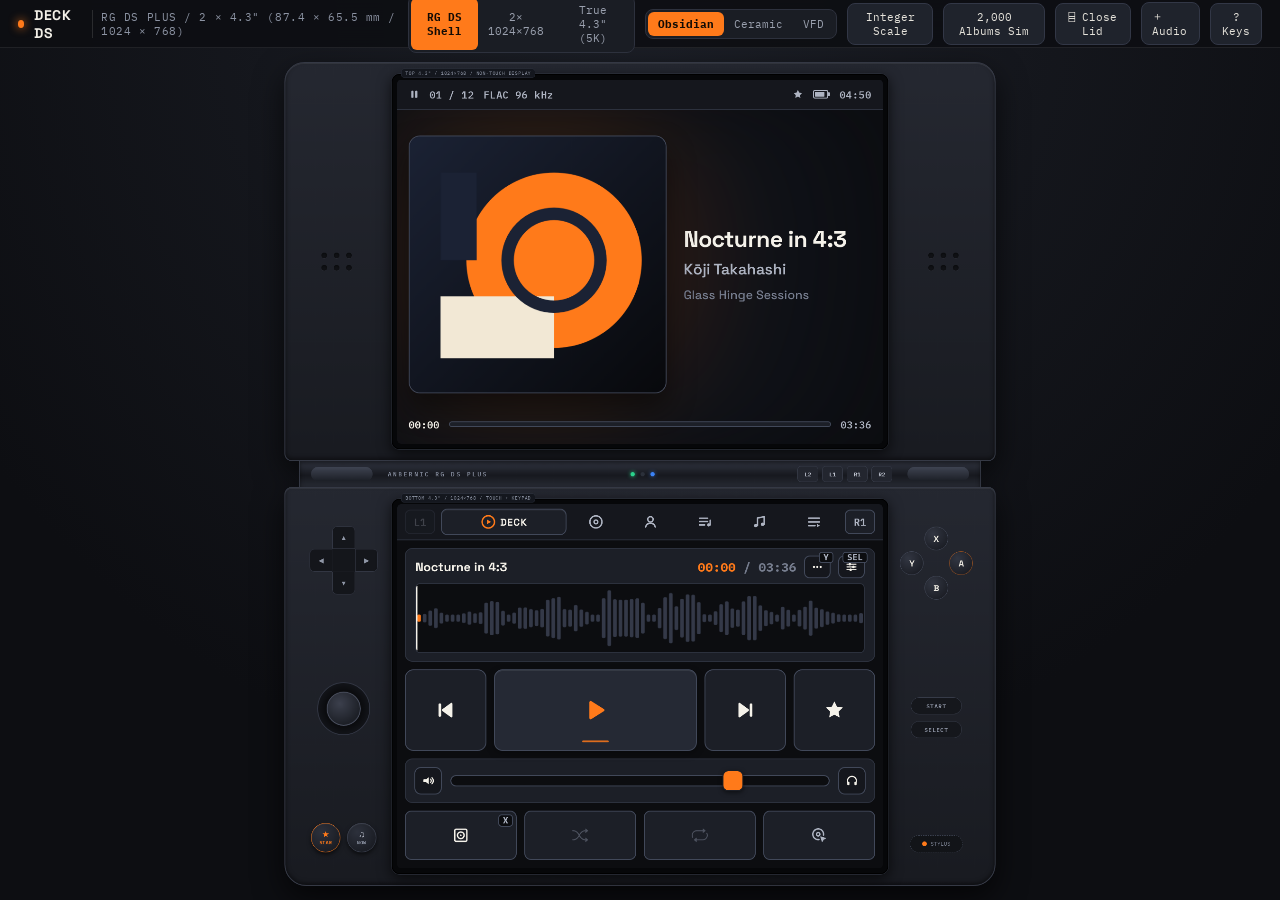
==== commit 3f23e33c: "Align controls to L1/R1, add universal list scrollbars, inline search, and touch/D-Pad keypad" ====
--- a/Design/index.html
+++ b/Design/index.html
@@ -87,6 +87,10 @@
       <path d="M4 6.5h12M4 11.5h12M4 16.5h7.5" stroke="currentColor" stroke-width="2.2" stroke-linecap="round"/>
       <circle cx="17.5" cy="16.5" r="2.3" fill="currentColor"/>
       <path d="M19.8 16.5V9.5" stroke="currentColor" stroke-width="2.2" stroke-linecap="round"/>
+    </symbol>
+    <symbol id="ic-search" viewBox="0 0 24 24">
+      <circle cx="10.5" cy="10.5" r="6.5" fill="none" stroke="currentColor" stroke-width="2.3"/>
+      <path d="M15.4 15.4l4.8 4.8" stroke="currentColor" stroke-width="2.3" stroke-linecap="round"/>
     </symbol>
     <!-- Iconify Stage Icons: lucide:disc-album (CD Case), carbon:meter (VU Meter), foundation:graph-bar (Spectrum) -->
     <symbol id="ic-stage-cover" viewBox="0 0 24 24">
@@ -538,9 +542,14 @@
 
         <!-- SHARED CATALOG BROWSER PANEL (DRIVES ALBUMS / ARTISTS / PLAYLISTS / SONGS + DETAIL DRILL-DOWN) -->
         <section class="deck-panel" data-deck="catalog" id="catalogPanel">
-          <!-- -1 Pull/Press-Up Utility Bar (Count + Play/Shuffle + Album View Toggle + Order Button) -->
+          <!-- -1 Pull/Press-Up Utility Bar (Left Inline Search + Play/Shuffle + Album View Toggle + Order Button) -->
           <div class="minus-one-bar" id="libCategoryBar">
-            <span class="cat-header-count" id="catHeaderCount">100</span>
+            <div class="cat-search-bar" id="catSearchBar">
+              <span class="cat-search-ic"><svg class="ic-24"><use href="#ic-search"/></svg></span>
+              <input type="text" class="cat-search-input" id="catSearchInput" placeholder="Search..." autocomplete="off" />
+              <span class="cat-header-count" id="catHeaderCount">100</span>
+              <button class="cat-search-close" id="btnCatSearchClose" title="Clear Search (B)" aria-label="Clear Search" hidden>✕</button>
+            </div>
             <div class="cat-play-actions" id="catPlayActions" hidden>
               <button class="cat-act-btn" id="btnCatShufflePlay" title="Shuffle Play" aria-label="Shuffle Play">
                 <svg class="ic-24"><use href="#ic-shuffle"/></svg>
@@ -596,7 +605,7 @@
 
           <div class="lib-content-wrap" id="libContentWrap">
             <div class="lib-items" id="libItems"></div>
-            <div class="smart-scrubber" id="smartScrubber" hidden title="Drag finger or stylus to jump">
+            <div class="smart-scrubber" id="smartScrubber" title="Drag finger or stylus to scroll">
               <div class="scrubber-ticks" id="scrubberTicks"></div>
               <div class="scrubber-thumb" id="scrubberThumb"></div>
             </div>
@@ -607,9 +616,19 @@
           </div>
         </section>
 
-        <!-- TAB 06: QUEUE (FULL-HEIGHT UP NEXT — NO REDUNDANT HEADER/COUNT/RUNTIME) -->
+        <!-- TAB 06: QUEUE (FULL-HEIGHT UP NEXT + UNIFIED RIGHT SCROLLBAR) -->
         <section class="deck-panel" data-deck="queue">
-          <div class="queue-scroll" id="queueList"></div>
+          <div class="lib-content-wrap">
+            <div class="queue-scroll" id="queueList"></div>
+            <div class="smart-scrubber" id="queueScrubber" title="Drag finger or stylus to scroll">
+              <div class="scrubber-ticks" id="queueScrubberTicks"></div>
+              <div class="scrubber-thumb" id="queueScrubberThumb"></div>
+            </div>
+            <div class="scrubber-popup" id="queueScrubberPopup" hidden>
+              <div class="popup-hero" id="queueScrubberPopupHero">1</div>
+              <div class="popup-sub" id="queueScrubberPopupSub">Up Next</div>
+            </div>
+          </div>
         </section>
 
         <!-- SETTINGS VIEW (OPENED FROM PLAY DECK ⚙ BUTTON; B RETURNS TO PLAY) -->
@@ -746,6 +765,11 @@
           </div>
         </div>
 
+        <!-- ON-SCREEN TOUCH + D-PAD CURSOR KEYPAD (SEARCH & NEW PLAYLIST) -->
+        <div class="ds-osk" id="dsOsk" hidden role="region" aria-label="On-Screen Keypad">
+          <div class="ds-osk-grid" id="dsOskGrid"></div>
+        </div>
+
       </div>
     </div>
   </template>
--- a/Design/styles.css
+++ b/Design/styles.css
@@ -644,7 +644,8 @@
 html[data-theme="vfd"] .picker-row,
 html[data-theme="vfd"] .track-no-badge,
 html[data-theme="vfd"] .brightness-val,
-html[data-theme="vfd"] .queue-empty {
+html[data-theme="vfd"] .queue-empty,
+html[data-theme="vfd"] .osk-key {
   font-family: var(--font-vfd-12);
 }
 html[data-theme="vfd"] .top-status-bar,
@@ -667,6 +668,9 @@
 html[data-theme="vfd"] .brightness-head label,
 html[data-theme="vfd"] .seg-btn,
 html[data-theme="vfd"] .new-pl-input,
+html[data-theme="vfd"] .cat-search-input,
+html[data-theme="vfd"] .cat-search-count,
+html[data-theme="vfd"] .osk-key.fn-key,
 html[data-theme="vfd"] .popup-sub {
   font-family: var(--font-vfd-10);
 }
@@ -726,6 +730,8 @@
 html[data-theme="vfd"] .playlist-row,
 html[data-theme="vfd"] .detail-header-bar,
 html[data-theme="vfd"] .minus-one-bar,
+html[data-theme="vfd"] .cat-search-bar,
+html[data-theme="vfd"] .cat-search-close,
 html[data-theme="vfd"] .smart-scrubber,
 html[data-theme="vfd"] .sheet-card,
 html[data-theme="vfd"] .sheet-big-btn:not(.active-opt):not(.danger-btn),
@@ -820,11 +826,15 @@
 html[data-theme="vfd"] .pl-icon-box,
 html[data-theme="vfd"] .detail-header-bar,
 html[data-theme="vfd"] .minus-one-bar,
+html[data-theme="vfd"] .cat-search-bar,
+html[data-theme="vfd"] .cat-search-close,
 html[data-theme="vfd"] .smart-scrubber,
 html[data-theme="vfd"] .scrubber-thumb,
 html[data-theme="vfd"] .scrubber-popup,
 html[data-theme="vfd"] .vol-popup,
 html[data-theme="vfd"] .sheet-card,
+html[data-theme="vfd"] .ds-osk,
+html[data-theme="vfd"] .osk-key,
 html[data-theme="vfd"] .sheet-close,
 html[data-theme="vfd"] .sheet-big-btn,
 html[data-theme="vfd"] .picker-row,
@@ -1285,7 +1295,7 @@
 .deck-panel {
   position: absolute;
   inset: 0;
-  padding: 18px 20px;
+  padding: 16px 16px 18px;
   display: none;
   flex-direction: column;
   gap: 16px;
@@ -1587,11 +1597,11 @@
   box-shadow: 0 3px 10px rgba(0,0,0,0.5);
 }
 
-/* 4 Large Quick-Action Pads (228×104 × 4 + 24×3 = exact 984px, 0 half-pixels!) */
+/* 4 Large Quick-Action Pads (236×104 × 4 + 16×3 = exact 992px flush with L1/R1!) */
 .quick-pad-row {
   display: grid;
   grid-template-columns: repeat(4, 1fr);
-  gap: 24px;
+  gap: 16px;
   height: 104px;
   flex-shrink: 0;
 }
@@ -1768,11 +1778,11 @@
   font-size: var(--t-sub);
   font-weight: 700;
   color: var(--text-dim);
-  background: var(--bg-elev);
+  background: var(--bg-card);
   border: 2px solid var(--border);
-  padding: 4px 14px;
-  border-radius: 10px;
-  margin-right: auto;
+  padding: 2px 10px;
+  border-radius: 8px;
+  flex-shrink: 0;
 }
 
 /* Play & Shuffle Play Icon Buttons inside -1 Bar (Text Only on Cursor Focus) */
@@ -1895,6 +1905,122 @@
   gap: 10px;
   cursor: pointer;
 }
+
+/* Left-Docked Inline Search Box inside -1 Utility Bar (Unified 320px idle, 100% width when active) */
+.minus-one-bar.searching > :not(.cat-search-bar) {
+  display: none !important;
+}
+.cat-search-bar {
+  flex: 0 0 320px;
+  width: 320px;
+  margin-right: auto;
+  height: 60px;
+  display: flex;
+  align-items: center;
+  gap: 10px;
+  padding: 0 8px 0 14px;
+  border-radius: 14px;
+  background: var(--bg-elev);
+  border: 2px solid var(--border-strong);
+  cursor: text;
+}
+.minus-one-bar.searching .cat-search-bar {
+  flex: 1 1 100%;
+  width: 100%;
+  margin-right: 0;
+}
+.cat-search-bar:focus-within {
+  border-color: var(--accent);
+}
+.cat-search-ic {
+  color: var(--text-dim);
+  display: inline-flex;
+  align-items: center;
+  flex-shrink: 0;
+}
+.cat-search-input {
+  flex: 1;
+  min-width: 0;
+  height: 100%;
+  border: none;
+  background: transparent;
+  color: var(--text);
+  font-family: var(--font-display);
+  font-size: var(--t-sub);
+  font-weight: 600;
+  outline: none;
+}
+.cat-search-input::placeholder {
+  color: var(--text-muted);
+}
+.cat-search-close {
+  width: 42px;
+  height: 42px;
+  border-radius: 10px;
+  border: 2px solid var(--border-strong);
+  background: var(--bg-card);
+  color: var(--text);
+  font-family: var(--font-mono);
+  font-size: var(--t-sub);
+  font-weight: 700;
+  display: inline-flex;
+  align-items: center;
+  justify-content: center;
+  cursor: pointer;
+  flex-shrink: 0;
+}
+.cat-search-close[hidden] { display: none; }
+
+/* On-Screen Touch + D-Pad Cursor Virtual Keypad (Exact 992px flush with L1/R1, 90×58px keys!) */
+#catalogPanel.osk-open .lib-items {
+  padding-bottom: 300px;
+}
+.ds-osk {
+  position: absolute;
+  left: 16px;
+  right: 16px;
+  bottom: 16px;
+  z-index: 42;
+  background: var(--bg-elev);
+  border: 2px solid var(--border-strong);
+  border-radius: 16px;
+  padding: 10px 8px;
+  box-shadow: 0 -16px 40px rgba(0, 0, 0, 0.55);
+}
+.ds-osk[hidden] { display: none; }
+.ds-osk-grid {
+  display: grid;
+  grid-template-columns: repeat(10, 1fr);
+  gap: 8px;
+}
+.osk-key {
+  height: 58px;
+  border-radius: 10px;
+  background: var(--bg-card);
+  border: 2px solid var(--border);
+  color: var(--text);
+  font-family: var(--font-mono);
+  font-size: var(--t-body);
+  font-weight: 700;
+  display: inline-flex;
+  align-items: center;
+  justify-content: center;
+  cursor: pointer;
+  padding: 0;
+}
+.osk-key.fn-key {
+  background: var(--bg);
+  border-color: var(--border-strong);
+  font-size: var(--t-sub);
+  color: var(--text-dim);
+}
+.osk-key.done-key {
+  background: var(--bg-card-hover);
+  border-color: var(--border-strong);
+  color: var(--accent);
+}
+.osk-key.span-2 { grid-column: span 2; }
+.osk-key.span-4 { grid-column: span 4; }
 .sort-section-label {
   font-family: var(--font-mono);
   font-size: var(--t-cap);
@@ -2021,6 +2147,7 @@
   display: flex;
   flex-direction: column;
   gap: 12px;
+  margin: 0 -4px;
   padding: 4px;
   scrollbar-width: none;
   -ms-overflow-style: none;
@@ -2160,6 +2287,7 @@
   display: flex;
   flex-direction: column;
   gap: 12px;
+  margin: 0 -4px;
   padding: 4px;
   scrollbar-width: none;
   -ms-overflow-style: none;
@@ -2619,6 +2747,8 @@
 .seg-btn,
 .sheet-big-btn,
 .sheet-close,
+.osk-key,
+.cat-search-close,
 .track-row,
 .album-grid-tile,
 .album-list-row,
@@ -2653,7 +2783,9 @@
 .q-mini-btn:active, .q-mini-btn.is-pressed,
 .seg-btn:active, .seg-btn.is-pressed,
 .sheet-big-btn:active, .sheet-big-btn.is-pressed,
-.sheet-close:active, .sheet-close.is-pressed {
+.sheet-close:active, .sheet-close.is-pressed,
+.osk-key:active, .osk-key.is-pressed,
+.cat-search-close:active, .cat-search-close.is-pressed {
   transform: scale(0.94);
   border-color: var(--accent);
   box-shadow: inset 0 3px 10px rgba(0, 0, 0, 0.32), 0 0 0 3px var(--accent-soft);
@@ -2763,7 +2895,7 @@
   color: var(--text-muted);
 }
 .compact-settings-grid {
-  gap: 14px;
+  gap: 16px;
 }
 .compact-settings-grid .setting-card {
   padding: 18px 20px;
@@ -3032,7 +3164,7 @@
 .artist-albums-strip {
   display: grid;
   grid-template-columns: repeat(2, 1fr);
-  gap: 14px;
+  gap: 16px;
   flex-shrink: 0;
 }
 
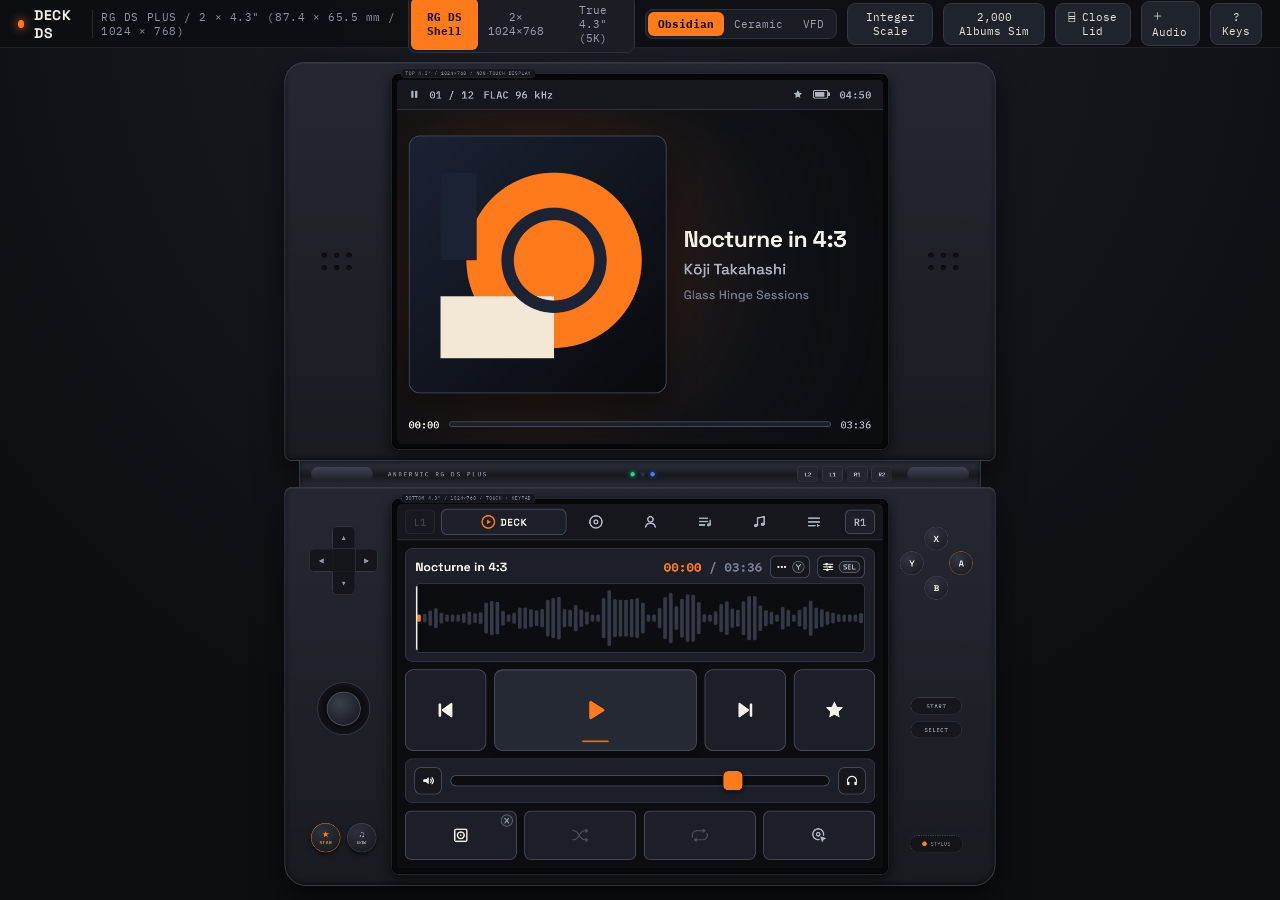
==== commit f4ae3ee1: "Refine DeckDS typography, controls, and transitions" ====
--- a/Design/index.html
+++ b/Design/index.html
@@ -50,6 +50,46 @@
       <circle cx="15.5" cy="12" r="2.3" fill="currentColor"/>
       <circle cx="10.5" cy="17" r="2.3" fill="currentColor"/>
     </symbol>
+    <symbol id="ic-keycap-a" viewBox="0 0 26 26">
+      <circle cx="13" cy="13" r="12" fill="currentColor" fill-opacity=".06" stroke="currentColor" stroke-opacity=".42" stroke-width="2"/>
+      <path d="M8.5 18L13 8l4.5 10M10 14.5h6" fill="none" stroke="currentColor" stroke-width="2" stroke-linecap="round" stroke-linejoin="round"/>
+    </symbol>
+    <symbol id="ic-keycap-b" viewBox="0 0 26 26">
+      <circle cx="13" cy="13" r="12" fill="currentColor" fill-opacity=".06" stroke="currentColor" stroke-opacity=".42" stroke-width="2"/>
+      <path d="M9.25 8h4.2c1.8 0 3.3 1 3.3 2.5S15.25 13 13.45 13h-4.2m0-5v10h4.2c1.8 0 3.3-1 3.3-2.5S15.25 13 13.45 13" fill="none" stroke="currentColor" stroke-width="2" stroke-linecap="round" stroke-linejoin="round"/>
+    </symbol>
+    <symbol id="ic-keycap-x" viewBox="0 0 26 26">
+      <circle cx="13" cy="13" r="12" fill="currentColor" fill-opacity=".06" stroke="currentColor" stroke-opacity=".42" stroke-width="2"/>
+      <path d="M9 8l8 10M17 8L9 18" fill="none" stroke="currentColor" stroke-width="2" stroke-linecap="round"/>
+    </symbol>
+    <symbol id="ic-keycap-y" viewBox="0 0 26 26">
+      <circle cx="13" cy="13" r="12" fill="currentColor" fill-opacity=".06" stroke="currentColor" stroke-opacity=".42" stroke-width="2"/>
+      <path d="M8.5 8l4.5 5.5L17.5 8M13 13.5V18" fill="none" stroke="currentColor" stroke-width="2" stroke-linecap="round" stroke-linejoin="round"/>
+    </symbol>
+    <symbol id="ic-keycap-sel" viewBox="0 0 46 26">
+      <rect x="1" y="1" width="44" height="24" rx="12" fill="currentColor" fill-opacity=".06" stroke="currentColor" stroke-opacity=".42" stroke-width="2"/>
+      <path d="M16.5 8.5h-3.2C11.9 8.5 11 9.35 11 10.65s1 2 2.8 2.35 2.7 1.05 2.7 2.35-.95 2.15-2.3 2.15H11M25 8.5h-5v9h5M20 13h4.4M29 8.5v9h6"
+            fill="none" stroke="currentColor" stroke-width="2" stroke-linecap="round" stroke-linejoin="round"/>
+    </symbol>
+    <symbol id="ic-keycap-sta" viewBox="0 0 46 26">
+      <rect x="1" y="1" width="44" height="24" rx="12" fill="currentColor" fill-opacity=".06" stroke="currentColor" stroke-opacity=".42" stroke-width="2"/>
+      <path d="M16.5 8.5h-3.2C11.9 8.5 11 9.35 11 10.65s1 2 2.8 2.35 2.7 1.05 2.7 2.35-.95 2.15-2.3 2.15H11
+               M20 8.5h6m-3 0v9M29.5 17.5l2.75-9 2.75 9m-4.5-3h3.5"
+            fill="none" stroke="currentColor" stroke-width="2" stroke-linecap="round" stroke-linejoin="round"/>
+    </symbol>
+    <symbol id="ic-keycap-start" viewBox="0 0 78 26">
+      <rect x="1" y="1" width="76" height="24" rx="12" fill="currentColor" fill-opacity=".06" stroke="currentColor" stroke-opacity=".42" stroke-width="2"/>
+      <path d="M24 8.5h-3.3c-1.5 0-2.7.9-2.7 2.2 0 1.4 1.1 2 3 2.3s3 1 3 2.3c0 1.4-1.2 2.2-2.7 2.2H18
+               M27 8.5h6m-3 0v9M36 17.5l3-9 3 9m-5-3h4M45 17.5v-9h3c1.6 0 3 .9 3 2.5s-1.4 2.5-3 2.5h-3m3 0 3 4M54 8.5h6m-3 0v9"
+            fill="none" stroke="currentColor" stroke-width="2" stroke-linecap="round" stroke-linejoin="round"/>
+    </symbol>
+    <symbol id="ic-keycap-select" viewBox="0 0 78 26">
+      <rect x="1" y="1" width="76" height="24" rx="12" fill="currentColor" fill-opacity=".06" stroke="currentColor" stroke-opacity=".42" stroke-width="2"/>
+      <path d="M19.5 8.5h-3.3c-1.5 0-2.7.9-2.7 2.2 0 1.4 1.1 2 3 2.3s3 1 3 2.3c0 1.4-1.2 2.2-2.7 2.2h-3.3
+               M28.5 8.5h-6v9h6m-6-4.5h5M31.5 8.5v9h6M46.5 8.5h-6v9h6m-6-4.5h5
+               M55.5 9.9c-.6-.9-1.6-1.4-2.9-1.4-1.8 0-3.1 1.4-3.1 3.3v2.4c0 1.9 1.3 3.3 3.1 3.3 1.3 0 2.3-.5 2.9-1.4M58.5 8.5h6m-3 0v9"
+            fill="none" stroke="currentColor" stroke-width="2" stroke-linecap="round" stroke-linejoin="round"/>
+    </symbol>
     <!-- Bootstrap Icons: bi:shuffle, bi:repeat, bi:repeat-1 -->
     <symbol id="ic-shuffle" viewBox="0 0 16 16">
       <g fill="currentColor">
@@ -289,7 +329,7 @@
             </div>
 
             <div class="start-select-stack">
-              <button class="hw-pill-btn start-btn" data-hw="START" title="Start: Global Play / Pause (Space)">START</button>
+              <button class="hw-pill-btn start-btn" data-hw="START" title="Play / Pause or keypad Done (Space)">START</button>
               <button class="hw-pill-btn" data-hw="SELECT" title="Select: Sort Order / Settings (Tab)">SELECT</button>
             </div>
 
@@ -347,7 +387,7 @@
         <div><kbd>C</kbd> / <strong>X</strong></div><div>Cycle Top Screen Stage (Cover → VU → Spectrum)</div>
         <div><kbd>Q</kbd> / <kbd>E</kbd> / <strong>L1 / R1</strong></div><div>Switch Top Tab (Bounded: stops at Deck ← → Queue)</div>
         <div><kbd>1</kbd> / <kbd>2</kbd> / <strong>L2 / R2</strong></div><div>Previous / Next Track globally</div>
-        <div><kbd>Space</kbd> / <strong>START</strong></div><div>Global Play / Pause</div>
+        <div><kbd>Space</kbd> / <strong>START</strong></div><div>Play / Pause or keypad Done</div>
         <div><kbd>Tab</kbd> / <strong>SELECT</strong></div><div>Sort Order (Albums / Artists / Songs), New Playlist, or Settings (on Deck)</div>
         <div><kbd>D</kbd> / <strong>Left Aux 1 (STAR)</strong></div><div>Star / Unstar Current Track globally</div>
         <div><kbd>H</kbd> / <strong>Left Aux 2 (NOW)</strong></div><div>Smart Jump (Deck ↔ Current Track's Album)</div>
@@ -477,13 +517,13 @@
                   <span class="time-slash">/</span>
                   <span class="time-total" id="timeTotal">03:36</span>
                 </div>
-                <button class="wf-icon-btn has-keycap" id="btnNowContext" data-pf="0,0" title="Track Context Menu (Y)" aria-label="Track Context Menu">
+                <button class="wf-icon-btn deck-shortcut" id="btnNowContext" data-pf="0,0" title="Track Context Menu (Y)" aria-label="Track Context Menu">
                   <svg class="ic-28"><use href="#ic-more"/></svg>
-                  <span class="btn-keycap">Y</span>
+                  <svg class="deck-shortcut-keycap" width="26" height="26" aria-hidden="true"><use href="#ic-keycap-y"/></svg>
                 </button>
-                <button class="wf-icon-btn has-keycap" id="btnOpenSettings" data-pf="0,1" title="Settings (SELECT)" aria-label="Settings">
+                <button class="wf-icon-btn deck-shortcut" id="btnOpenSettings" data-pf="0,1" title="Settings (SELECT)" aria-label="Settings">
                   <svg class="ic-28"><use href="#ic-settings"/></svg>
-                  <span class="btn-keycap">SEL</span>
+                  <svg class="deck-shortcut-keycap" width="46" height="26" aria-hidden="true"><use href="#ic-keycap-sel"/></svg>
                 </button>
               </div>
             </div>
@@ -522,11 +562,11 @@
             </button>
           </div>
 
-          <!-- 4 Quick Pads (X badge on Stage pad) -->
+          <!-- 4 Quick Pads -->
           <div class="quick-pad-row">
-            <button class="quick-pad has-keycap" id="btnCycleStage" data-pf="4,0" title="Cycle Top Stage (X)" aria-label="Cycle Top Stage">
+            <button class="quick-pad deck-shortcut" id="btnCycleStage" data-pf="4,0" title="Cycle Top Stage (X)" aria-label="Cycle Top Stage">
               <svg class="pad-ic-lg"><use id="stageSvgUse" href="#ic-stage-cover"/></svg>
-              <span class="btn-keycap">X</span>
+              <svg class="deck-shortcut-keycap" width="26" height="26" aria-hidden="true"><use href="#ic-keycap-x"/></svg>
             </button>
             <button class="quick-pad icon-only-pad" id="btnShuffle" data-pf="4,1" title="Toggle Shuffle" aria-label="Shuffle">
               <svg class="pad-ic-lg"><use href="#ic-shuffle"/></svg>
@@ -555,7 +595,7 @@
                 <svg class="ic-24"><use href="#ic-shuffle"/></svg>
                 <span>Shuffle</span>
               </button>
-              <button class="cat-act-btn primary" id="btnCatPlayAll" title="Play" aria-label="Play">
+              <button class="cat-act-btn" id="btnCatPlayAll" title="Play" aria-label="Play">
                 <svg class="ic-24"><use href="#ic-play"/></svg>
                 <span>Play</span>
               </button>
@@ -592,7 +632,7 @@
                 <svg class="ic-28"><use href="#ic-shuffle"/></svg>
                 <span>Shuffle</span>
               </button>
-              <button class="detail-act-btn primary" id="btnDetailPlayAll" title="Play" aria-label="Play">
+              <button class="detail-act-btn" id="btnDetailPlayAll" title="Play" aria-label="Play">
                 <svg class="ic-28"><use href="#ic-play"/></svg>
                 <span>Play</span>
               </button>
--- a/Design/styles.css
+++ b/Design/styles.css
@@ -31,10 +31,17 @@
   font-style: normal;
   font-display: swap;
 }
+@font-face {
+  font-family: 'M PLUS 1p';
+  src: url('fonts/MPLUS1p-Regular.ttf') format('truetype');
+  font-weight: 100 900;
+  font-style: normal;
+  font-display: swap;
+}
 
 :root {
-  --font-display: 'Space Grotesk', -apple-system, BlinkMacSystemFont, sans-serif;
-  --font-mono: 'IBM Plex Mono', ui-monospace, SFMono-Regular, monospace;
+  --font-display: 'Space Grotesk', 'M PLUS 1p', -apple-system, BlinkMacSystemFont, sans-serif;
+  --font-mono: 'IBM Plex Mono', 'M PLUS 1p', ui-monospace, SFMono-Regular, monospace;
 
   /* Strict 5-Step Hardware Type Scale (4.3" / 1024×768 / 11.72 px/mm) */
   --t-display: 48px;  /* 4.1 mm — Hero stage titles, scrubber popup */
@@ -658,8 +665,7 @@
 html[data-theme="vfd"] .sort-pill-btn,
 html[data-theme="vfd"] .cat-act-btn,
 html[data-theme="vfd"] .detail-act-btn,
-html[data-theme="vfd"] .pl-count-badge,
-html[data-theme="vfd"] .album-list-row .album-card-count,
+html[data-theme="vfd"] :is(.album-list-row, .playlist-row) .album-card-count,
 html[data-theme="vfd"] .cover-time,
 html[data-theme="vfd"] .sheet-sub,
 html[data-theme="vfd"] .sheet-btn-val,
@@ -696,11 +702,8 @@
 html[data-theme="vfd"] .transport-ic { width: 48px; height: 48px; }
 html[data-theme="vfd"] .transport-ic.hero-ic { width: 64px; height: 64px; }
 
-/* Keep Album Covers Crisp Full-Resolution (Exempt from VFD Pixelation & Mesh!) */
-html[data-theme="vfd"] .album-frame {
-  image-rendering: auto;
-  z-index: 32;
-}
+/* Keep album artwork at full resolution. */
+html[data-theme="vfd"] .album-frame,
 html[data-theme="vfd"] .album-frame canvas,
 html[data-theme="vfd"] .album-grid-art,
 html[data-theme="vfd"] .album-list-art,
@@ -840,7 +843,6 @@
 html[data-theme="vfd"] .picker-row,
 html[data-theme="vfd"] .info-cell,
 html[data-theme="vfd"] .seg-btn,
-html[data-theme="vfd"] .btn-keycap,
 html[data-theme="vfd"] .waveform-canvas-wrap {
   border-radius: 2px;
 }
@@ -866,30 +868,6 @@
   );
   box-shadow: 0 0 10px var(--accent-glow);
 }
-html[data-theme="vfd"] .ds-screen::after {
-  content: '';
-  position: absolute;
-  inset: 0;
-  pointer-events: none;
-  /* Strict Integer 1px/1px on 2px VFD Anode Dot Mask (ZERO fractional px!) */
-  background-image:
-    repeating-linear-gradient(
-      0deg,
-      rgba(0, 0, 0, 0.34) 0px,
-      rgba(0, 0, 0, 0.34) 1px,
-      transparent 1px,
-      transparent 2px
-    ),
-    repeating-linear-gradient(
-      90deg,
-      rgba(0, 0, 0, 0.3) 0px,
-      rgba(0, 0, 0, 0.3) 1px,
-      transparent 1px,
-      transparent 2px
-    ),
-    radial-gradient(ellipse at 50% 50%, transparent 62%, rgba(0, 0, 0, 0.42) 100%);
-  z-index: 30;
-}
 
 /* ==========================================================================
    TOP SCREEN (1024 × 768 = 87.4 × 65.5 mm) — ZERO-SQUINT STAGE
@@ -1347,10 +1325,12 @@
   font-family: var(--font-mono);
   font-size: var(--t-body);
   font-weight: 700;
+  white-space: nowrap;
 }
 .wf-icon-btn {
-  width: 56px;
+  width: 84px;
   height: 48px;
+  padding: 0;
   border-radius: 12px;
   background: var(--bg-elev);
   border: 2px solid var(--border-strong);
@@ -1360,6 +1340,7 @@
   justify-content: center;
   cursor: pointer;
 }
+#btnOpenSettings { width: 100px; }
 .time-current { color: var(--accent); }
 .time-slash, .time-total { color: var(--text-muted); }
 
@@ -1446,44 +1427,20 @@
   box-shadow: 0 0 8px var(--accent-glow);
 }
 
-/* Inline Nintendo-Style Hardware Keycap Badges stamped directly on buttons */
-.has-keycap {
-  position: relative;
-}
-.btn-keycap {
+/* Hardware keycaps */
+.deck-shortcut { gap: 8px; }
+.deck-shortcut-keycap {
+  flex: none;
+  color: var(--text-dim);
+}
+#btnCycleStage .deck-shortcut-keycap {
   position: absolute;
   top: 6px;
   right: 6px;
-  min-width: 28px;
-  height: 26px;
-  padding: 0 8px;
-  border-radius: 7px;
-  background: var(--bg);
-  border: 2px solid var(--border-strong);
-  color: var(--text-dim);
-  font-family: var(--font-mono);
-  font-size: var(--t-cap);
-  font-weight: 700;
-  line-height: 22px;
-  text-align: center;
-  pointer-events: none;
-}
-.wf-icon-btn .btn-keycap {
-  top: -10px;
-  right: -8px;
-  font-size: var(--t-cap);
-  height: 24px;
-  line-height: 20px;
-}
-.btn-keycap.on-accent {
-  background: rgba(0, 0, 0, 0.24);
-  border-color: rgba(0, 0, 0, 0.35);
-  color: var(--accent-ink);
-  top: 12px;
-  right: 12px;
-  min-width: 32px;
-  height: 30px;
-  line-height: 26px;
+}
+html[data-theme="vfd"] .ds-screen .deck-shortcut-keycap {
+  shape-rendering: geometricPrecision;
+  filter: none;
 }
 
 /* Single-Line Volume Bar: Mute Button | Slider | Level | Output Select */
@@ -2496,15 +2453,6 @@
   font-size: var(--t-title);
   color: var(--accent);
 }
-.pl-count-badge {
-  font-family: var(--font-mono);
-  font-size: var(--t-sub);
-  font-weight: 700;
-  color: var(--text-dim);
-  text-align: right;
-  white-space: nowrap;
-}
-
 .lib-items.albums-grid {
   display: grid;
   grid-template-columns: repeat(2, 1fr);
@@ -2621,7 +2569,7 @@
   display: block;
   flex-shrink: 0;
 }
-.album-list-row .album-card-count {
+:is(.album-list-row, .playlist-row) .album-card-count {
   margin-top: 0;
   font-size: var(--t-sub);
   padding: 4px 14px;
